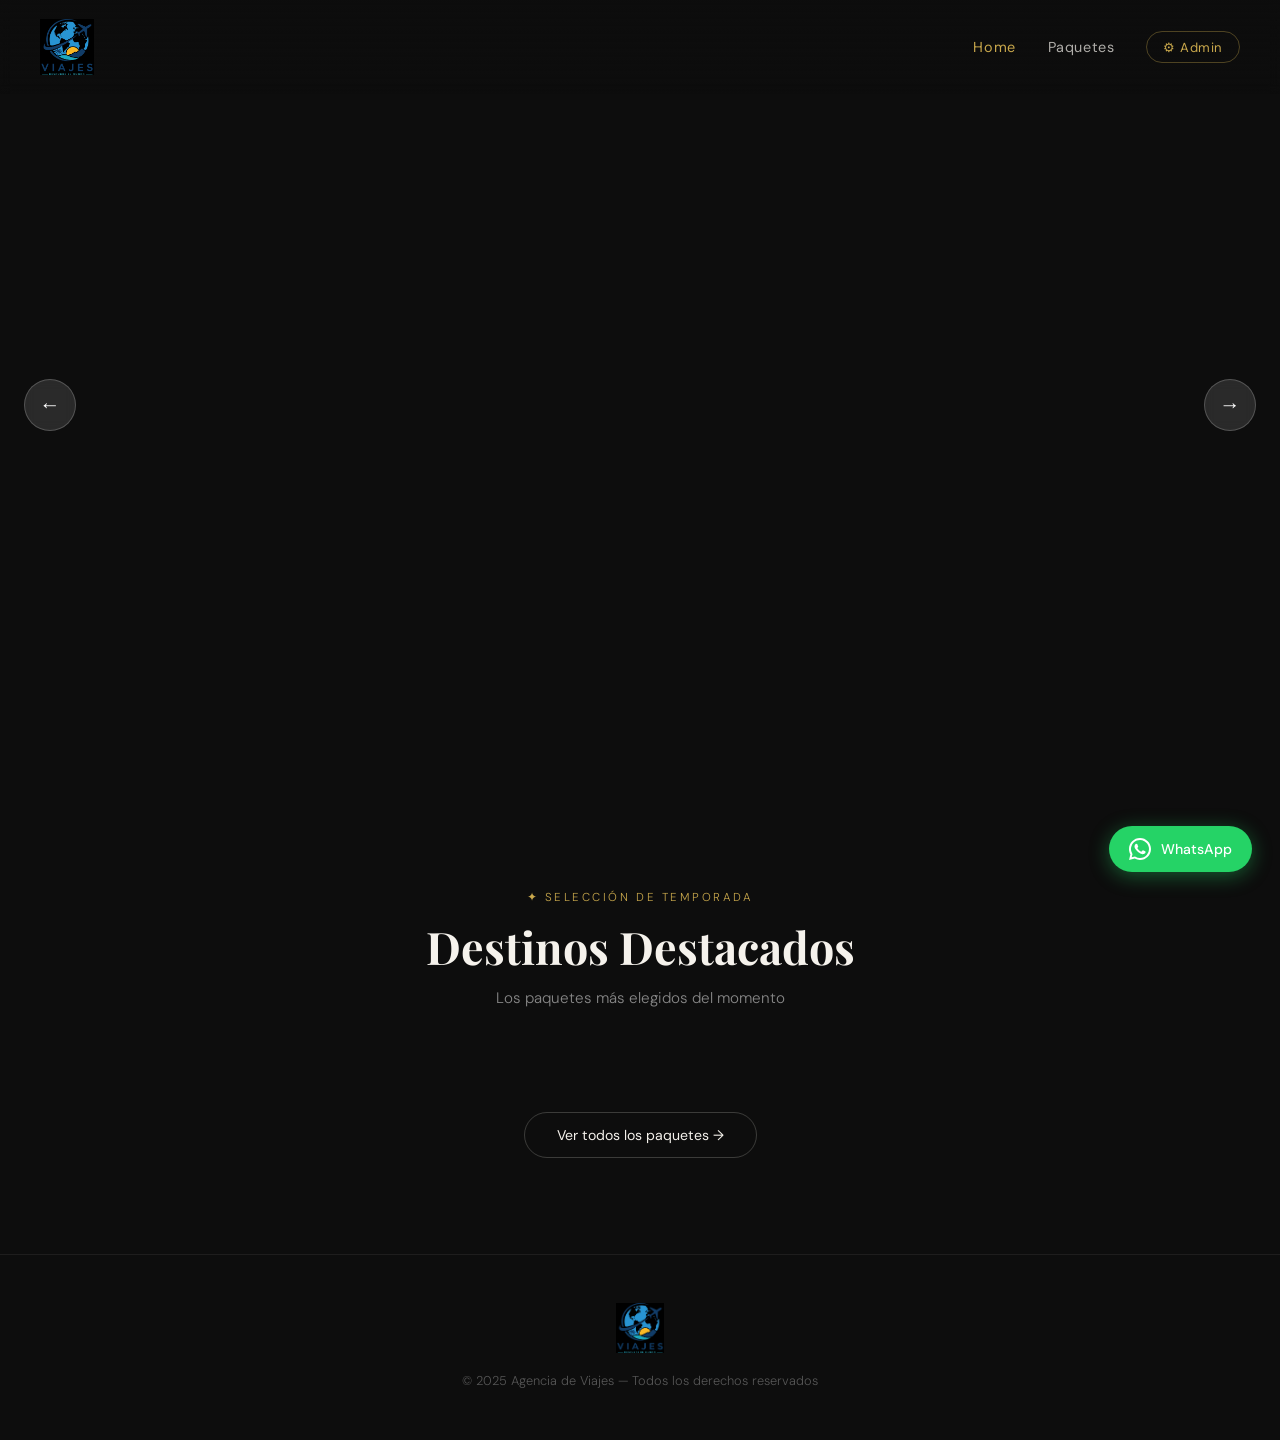
==== index.html @ ec6b0588 "A" ====
<!DOCTYPE html>
<html lang="es">
<head>
  <meta charset="UTF-8"/>
  <meta name="viewport" content="width=device-width, initial-scale=1.0"/>
  <title>Agencia de Viajes</title>
  <link rel="preconnect" href="https://fonts.googleapis.com">
  <link rel="preconnect" href="https://fonts.gstatic.com" crossorigin>
  <link href="https://fonts.googleapis.com/css2?family=Playfair+Display:ital,wght@0,400;0,700;1,400&family=DM+Sans:wght@300;400;500&display=swap" rel="stylesheet">
  <link rel="stylesheet" href="css/style.css"/>
</head>
<body>

<header class="header">
  <a href="index.html" class="logo"><img src="img/logo.png" alt="Agencia de Viajes"/></a>
  <nav class="nav">
    <a href="index.html" class="active">Home</a>
    <a href="paquetes.html">Paquetes</a>
    <a href="admin.html" class="admin-link">⚙ Admin</a>
  </nav>
</header>

<!-- SLIDER -->
<section class="slider-section">
  <div class="slider-track" id="slider-track"></div>
  <button class="slider-btn slider-prev" onclick="moverSlider(-1)">&#8592;</button>
  <button class="slider-btn slider-next" onclick="moverSlider(1)">&#8594;</button>
  <div class="slider-dots" id="slider-dots"></div>
</section>

<!-- BANNERS FIJOS -->
<section class="seccion" id="destinos">
  <div class="seccion-header">
    <span class="seccion-tag">✦ selección de temporada</span>
    <h2 class="seccion-titulo">Destinos Destacados</h2>
    <p class="seccion-desc">Los paquetes más elegidos del momento</p>
  </div>
  <div class="banners-grid" id="banners-grid"></div>
  <div style="text-align:center; margin-top:3rem">
    <a href="paquetes.html" class="btn-outline">Ver todos los paquetes →</a>
  </div>
</section>

<footer class="footer">
  <div class="footer-logo"><img src="img/logo.png" alt="Agencia de Viajes" style="height:50px"/></div>
  <p class="footer-copy">© 2025 Agencia de Viajes — Todos los derechos reservados</p>
</footer>

<a href="https://wa.me/5491173743813?text=Hola%20Agencia de Viajes%20Viajes!%20Quisiera%20recibir%20información%20sobre%20sus%20paquetes%20turísticos." class="whatsapp-float" target="_blank">
  <svg viewBox="0 0 24 24" fill="currentColor"><path d="M17.472 14.382c-.297-.149-1.758-.867-2.03-.967-.273-.099-.471-.148-.67.15-.197.297-.767.966-.94 1.164-.173.199-.347.223-.644.075-.297-.15-1.255-.463-2.39-1.475-.883-.788-1.48-1.761-1.653-2.059-.173-.297-.018-.458.13-.606.134-.133.298-.347.446-.52.149-.174.198-.298.298-.497.099-.198.05-.371-.025-.52-.075-.149-.669-1.612-.916-2.207-.242-.579-.487-.5-.669-.51-.173-.008-.371-.01-.57-.01-.198 0-.52.074-.792.372-.272.297-1.04 1.016-1.04 2.479 0 1.462 1.065 2.875 1.213 3.074.149.198 2.096 3.2 5.077 4.487.709.306 1.262.489 1.694.625.712.227 1.36.195 1.871.118.571-.085 1.758-.719 2.006-1.413.248-.694.248-1.289.173-1.413-.074-.124-.272-.198-.57-.347z"/><path d="M12 0C5.373 0 0 5.373 0 12c0 2.127.558 4.126 1.533 5.859L.057 23.886l6.186-1.453A11.938 11.938 0 0012 24c6.627 0 12-5.373 12-12S18.627 0 12 0zm0 21.818a9.818 9.818 0 01-5.006-1.368l-.36-.213-3.67.862.878-3.582-.234-.369A9.818 9.818 0 1112 21.818z"/></svg>
  WhatsApp
</a>

<script src="js/banners.js"></script>
<script>
  let sliderActivo = 0;
  let sliderBanners = [];
  let sliderTimer = null;

  function bannerCardHTML(b) {
    const hasImg = b.imagen && (b.imagen.startsWith('data:') || b.imagen.startsWith('http'));
    return `
      <div class="banner-bg" style="${hasImg ? `background-image:url('${b.imagen}')` : `background:${b.color}`}"></div>
      ${!hasImg ? `<div class="banner-no-img">${b.emoji}</div>` : ''}
      <div class="banner-overlay"></div>
      <div class="banner-body">
        ${b.categoria ? `<span class="banner-categoria">${b.categoria}</span>` : ''}
        <span class="banner-destino">${b.destino}</span>
        <h3 class="banner-titulo">${b.titulo}</h3>
        <p class="banner-desc">${b.descripcion_corta}</p>
        <div class="banner-footer">
          <div class="banner-precio">
            <span class="banner-desde">desde</span>
            <span class="banner-monto">$${b.precio}</span>
            <span class="banner-moneda">${b.moneda}</span>
          </div>
          <span class="banner-duracion">${b.duracion}</span>
        </div>
        <span class="banner-cta">Ver paquete completo →</span>
      </div>
    `;
  }

  function renderSlider(banners) {
    sliderBanners = banners;
    const track = document.getElementById('slider-track');
    const dots = document.getElementById('slider-dots');
    track.innerHTML = '';
    dots.innerHTML = '';

    banners.forEach((b, i) => {
      const slide = document.createElement('a');
      slide.className = 'slider-slide';
      slide.href = `producto.html?id=${b.id}`;
      slide.innerHTML = bannerCardHTML(b);
      track.appendChild(slide);

      const dot = document.createElement('button');
      dot.className = 'slider-dot' + (i === 0 ? ' active' : '');
      dot.onclick = (e) => { e.preventDefault(); irASlide(i); reiniciarAutoplay(); };
      dots.appendChild(dot);
    });

    irASlide(0);
    iniciarAutoplay();
  }

  function irASlide(idx) {
    sliderActivo = (idx + sliderBanners.length) % sliderBanners.length;
    document.getElementById('slider-track').style.transform = `translateX(-${sliderActivo * 100}%)`;
    document.querySelectorAll('.slider-dot').forEach((d, i) => d.classList.toggle('active', i === sliderActivo));
  }

  function moverSlider(dir) {
    irASlide(sliderActivo + dir);
    reiniciarAutoplay();
  }

  function iniciarAutoplay() {
    clearInterval(sliderTimer);
    sliderTimer = setInterval(() => irASlide(sliderActivo + 1), 5000);
  }

  function reiniciarAutoplay() {
    clearInterval(sliderTimer);
    iniciarAutoplay();
  }

  async function renderHome() {
    const data = await cargarBanners();
    const home = resolverHome(data);

    renderSlider(home.slider);

    const grid = document.getElementById('banners-grid');
    grid.innerHTML = '';
    home.banners.forEach(b => {
      const card = document.createElement('a');
      card.className = 'banner-card';
      card.href = `producto.html?id=${b.id}`;
      card.innerHTML = bannerCardHTML(b);
      grid.appendChild(card);
    });
  }

  renderHome();
</script>
</body>
</html>
---- css/style.css ----
/* ===========================
   RESET & BASE
   =========================== */
*, *::before, *::after { box-sizing: border-box; margin: 0; padding: 0; }

:root {
  --negro: #0d0d0d;
  --blanco: #f5f2ec;
  --gold: #c9a84c;
  --gold-light: #e8c97a;
  --gris: #888;
  --gris2: #555;
  --radio: 16px;
  --sombra: 0 8px 40px rgba(0,0,0,0.22);
  --font-display: 'Playfair Display', Georgia, serif;
  --font-body: 'DM Sans', sans-serif;
}

html { scroll-behavior: smooth; }
body {
  background: var(--negro);
  color: var(--blanco);
  font-family: var(--font-body);
  font-weight: 300;
  min-height: 100vh;
}

/* ===========================
   HEADER
   =========================== */
.header {
  position: fixed;
  top: 0; left: 0; right: 0;
  z-index: 100;
  padding: 1.2rem 2.5rem;
  display: flex;
  align-items: center;
  justify-content: space-between;
  background: linear-gradient(to bottom, rgba(13,13,13,0.97), transparent);
  backdrop-filter: blur(6px);
}

.logo {
  display: flex;
  align-items: center;
  text-decoration: none;
}
.logo img {
  height: 56px;
  width: auto;
  object-fit: contain;
  transition: transform 0.2s;
}
.logo img:hover { transform: scale(1.05); }
.logo-icon { color: var(--gold); font-size: 1rem; }
.logo em { color: var(--gold); font-style: italic; }

.nav { display: flex; gap: 2rem; align-items: center; }
.nav a {
  color: rgba(245,242,236,0.7);
  text-decoration: none;
  font-size: 0.9rem;
  font-weight: 400;
  letter-spacing: 0.04em;
  transition: color 0.2s;
}
.nav a:hover, .nav a.active { color: var(--gold); }
.nav .admin-link {
  border: 1px solid rgba(201,168,76,0.35);
  padding: 0.4rem 1rem;
  border-radius: 100px;
  color: var(--gold);
  font-size: 0.82rem;
}
.nav .admin-link:hover { background: var(--gold); color: var(--negro); }

/* ===========================
   HERO
   =========================== */
.hero {
  min-height: 68vh;
  display: flex;
  align-items: center;
  justify-content: center;
  text-align: center;
  padding: 8rem 2rem 4rem;
  position: relative;
  overflow: hidden;
}
.hero::before {
  content: '';
  position: absolute; inset: 0;
  background:
    radial-gradient(ellipse 60% 60% at 50% 40%, rgba(201,168,76,0.07) 0%, transparent 70%),
    radial-gradient(ellipse 80% 50% at 20% 80%, rgba(26,58,74,0.25) 0%, transparent 60%);
}
.hero-eyebrow {
  font-size: 0.78rem;
  letter-spacing: 0.22em;
  text-transform: uppercase;
  color: var(--gold);
  margin-bottom: 1.5rem;
}
.hero-title {
  font-family: var(--font-display);
  font-size: clamp(2.8rem, 7vw, 5.5rem);
  line-height: 1.05;
  margin-bottom: 1.5rem;
  position: relative;
}
.hero-title em { font-style: italic; color: var(--gold); }
.hero-sub {
  color: rgba(245,242,236,0.55);
  font-size: 1rem;
  max-width: 460px;
  margin: 0 auto 2.5rem;
  line-height: 1.7;
}

/* ===========================
   BOTONES
   =========================== */
.btn-primary {
  display: inline-block;
  background: var(--gold);
  color: var(--negro);
  font-family: var(--font-body);
  font-weight: 500;
  font-size: 0.88rem;
  letter-spacing: 0.05em;
  padding: 0.85rem 2.2rem;
  border-radius: 100px;
  text-decoration: none;
  transition: background 0.2s, transform 0.2s;
  border: none;
  cursor: pointer;
}
.btn-primary:hover { background: var(--gold-light); transform: translateY(-2px); }

.btn-outline {
  display: inline-block;
  background: transparent;
  color: var(--blanco);
  font-family: var(--font-body);
  font-weight: 400;
  font-size: 0.88rem;
  padding: 0.8rem 2rem;
  border-radius: 100px;
  border: 1px solid rgba(245,242,236,0.2);
  text-decoration: none;
  transition: all 0.2s;
}
.btn-outline:hover { border-color: var(--gold); color: var(--gold); }

/* ===========================
   SECCIONES
   =========================== */
.seccion {
  padding: 5rem 2rem 6rem;
  max-width: 1200px;
  margin: 0 auto;
}
.seccion-header {
  text-align: center;
  margin-bottom: 3.5rem;
}
.seccion-tag {
  font-size: 0.72rem;
  letter-spacing: 0.22em;
  text-transform: uppercase;
  color: var(--gold);
  display: block;
  margin-bottom: 0.75rem;
}
.seccion-titulo {
  font-family: var(--font-display);
  font-size: clamp(1.8rem, 4vw, 2.8rem);
  margin-bottom: 0.75rem;
}
.seccion-desc { color: var(--gris); font-size: 0.95rem; }

/* ===========================
   BANNER CARDS
   =========================== */
.banners-grid {
  display: grid;
  grid-template-columns: repeat(auto-fit, minmax(300px, 1fr));
  gap: 1.5rem;
}

.banner-card {
  border-radius: var(--radio);
  overflow: hidden;
  position: relative;
  min-height: 460px;
  display: flex;
  flex-direction: column;
  justify-content: flex-end;
  box-shadow: var(--sombra);
  transition: transform 0.35s cubic-bezier(.22,.68,0,1.2);
  text-decoration: none;
  color: inherit;
  cursor: pointer;
}
.banner-card:hover { transform: translateY(-7px); }

.banner-bg {
  position: absolute; inset: 0;
  background-size: cover;
  background-position: center;
  transition: transform 0.5s ease;
}
.banner-card:hover .banner-bg { transform: scale(1.04); }

.banner-overlay {
  position: absolute; inset: 0;
  background: linear-gradient(to top, rgba(0,0,0,0.88) 0%, rgba(0,0,0,0.35) 50%, rgba(0,0,0,0.08) 100%);
}

.banner-body { position: relative; z-index: 2; padding: 1.75rem; }

.banner-destino {
  font-size: 0.7rem;
  letter-spacing: 0.18em;
  text-transform: uppercase;
  color: var(--gold);
  margin-bottom: 0.4rem;
  display: block;
}
.banner-titulo {
  font-family: var(--font-display);
  font-size: 1.6rem;
  line-height: 1.2;
  margin-bottom: 0.65rem;
}
.banner-desc {
  font-size: 0.85rem;
  color: rgba(245,242,236,0.65);
  line-height: 1.6;
  margin-bottom: 1.2rem;
  display: -webkit-box;
  -webkit-line-clamp: 3;
  -webkit-box-orient: vertical;
  overflow: hidden;
}
.banner-footer {
  display: flex;
  align-items: center;
  justify-content: space-between;
}
.banner-precio { display: flex; flex-direction: column; }
.banner-desde { font-size: 0.65rem; text-transform: uppercase; letter-spacing: 0.12em; color: var(--gris); }
.banner-monto { font-family: var(--font-display); font-size: 1.5rem; color: var(--gold-light); line-height: 1; }
.banner-moneda { font-size: 0.72rem; color: var(--gris); }
.banner-duracion {
  font-size: 0.75rem;
  color: rgba(245,242,236,0.55);
  border: 1px solid rgba(245,242,236,0.18);
  padding: 0.28rem 0.65rem;
  border-radius: 100px;
}
.banner-cta {
  display: block;
  margin-top: 1rem;
  text-align: center;
  background: rgba(201,168,76,0.15);
  border: 1px solid rgba(201,168,76,0.35);
  color: var(--gold);
  font-size: 0.8rem;
  letter-spacing: 0.06em;
  padding: 0.55rem;
  border-radius: 8px;
  transition: background 0.2s;
}
.banner-card:hover .banner-cta { background: rgba(201,168,76,0.28); }

.banner-no-img {
  position: absolute; inset: 0;
  display: flex; align-items: center; justify-content: center;
  font-size: 5rem; opacity: 0.1;
}

/* ===========================
   FOOTER
   =========================== */
.footer {
  border-top: 1px solid rgba(245,242,236,0.07);
  padding: 3rem 2rem;
  text-align: center;
}
.footer-logo {
  display: flex; align-items: center; justify-content: center;
  gap: 0.5rem;
  font-family: var(--font-display);
  font-size: 1.2rem;
  color: var(--gold);
  margin-bottom: 1rem;
}
.footer-logo em { font-style: italic; }
.footer-copy { color: var(--gris2); font-size: 0.8rem; line-height: 1.8; }
.footer-copy code {
  background: rgba(245,242,236,0.05);
  padding: 0.1rem 0.35rem;
  border-radius: 4px;
  color: var(--gold);
  font-size: 0.75rem;
}

/* ===========================
   SEPARADOR DECORATIVO
   =========================== */
.sep {
  display: flex;
  align-items: center;
  gap: 1rem;
  max-width: 1200px;
  margin: 0 auto;
  padding: 0 2rem;
  opacity: 0.12;
}
.sep::before, .sep::after {
  content: ''; flex: 1;
  border-top: 1px solid var(--blanco);
}
.sep span { font-size: 0.7rem; letter-spacing: 0.2em; white-space: nowrap; }

/* ===========================
   WHATSAPP FLOTANTE
   =========================== */
.whatsapp-float {
  position: fixed;
  bottom: 1.75rem;
  right: 1.75rem;
  z-index: 999;
  background: #25D366;
  color: #fff;
  border-radius: 50px;
  padding: 0.75rem 1.25rem;
  display: flex;
  align-items: center;
  gap: 0.6rem;
  text-decoration: none;
  font-family: var(--font-body);
  font-weight: 500;
  font-size: 0.88rem;
  box-shadow: 0 4px 20px rgba(37,211,102,0.4);
  transition: transform 0.2s, box-shadow 0.2s;
}
.whatsapp-float:hover {
  transform: translateY(-3px);
  box-shadow: 0 8px 28px rgba(37,211,102,0.5);
}
.whatsapp-float svg {
  width: 22px; height: 22px; flex-shrink: 0;
}

/* ===========================
   FILTROS
   =========================== */
.filtros-bar {
  display: flex;
  flex-wrap: wrap;
  gap: 1rem;
  align-items: flex-end;
  background: rgba(255,255,255,0.04);
  border: 1px solid rgba(255,255,255,0.07);
  border-radius: 14px;
  padding: 1.25rem 1.5rem;
  margin-bottom: 2rem;
}

.filtro-group {
  display: flex;
  flex-direction: column;
  gap: 0.35rem;
  flex: 1;
  min-width: 160px;
}
.filtro-group label {
  font-size: 0.7rem;
  text-transform: uppercase;
  letter-spacing: 0.12em;
  color: var(--gris);
}
.filtro-group select {
  background: #1c1c1c;
  border: 1px solid rgba(255,255,255,0.08);
  border-radius: 8px;
  padding: 0.6rem 0.9rem;
  color: var(--blanco);
  font-family: var(--font-body);
  font-size: 0.88rem;
  outline: none;
  cursor: pointer;
  transition: border-color 0.2s;
}
.filtro-group select:focus { border-color: var(--gold); }
.filtro-group select option { background: #1c1c1c; }

.filtro-reset {
  background: transparent;
  border: 1px solid rgba(255,255,255,0.1);
  color: var(--gris);
  border-radius: 8px;
  padding: 0.6rem 1rem;
  font-size: 0.8rem;
  cursor: pointer;
  transition: all 0.2s;
  white-space: nowrap;
  align-self: flex-end;
}
.filtro-reset:hover { border-color: var(--rojo, #ff5c5c); color: #ff5c5c; }

.filtros-resultado {
  font-size: 0.8rem;
  color: var(--gris);
  margin-bottom: 1.5rem;
}

.filtros-vacio {
  text-align: center;
  color: var(--gris);
  padding: 3rem;
  font-size: 1rem;
}

.banner-categoria {
  display: inline-block;
  font-size: 0.68rem;
  background: rgba(201,168,76,0.15);
  border: 1px solid rgba(201,168,76,0.25);
  color: var(--gold);
  padding: 0.15rem 0.6rem;
  border-radius: 100px;
  margin-bottom: 0.4rem;
  letter-spacing: 0.05em;
}

/* ===========================
   SLIDER
   =========================== */
.slider-section {
  position: relative;
  width: 100%;
  height: 90vh;
  min-height: 500px;
  overflow: hidden;
  margin-top: 0;
}

.slider-track {
  display: flex;
  height: 100%;
  transition: transform 0.6s cubic-bezier(.77,0,.18,1);
  will-change: transform;
}

.slider-slide {
  flex-shrink: 0;
  width: 100%;
  height: 100%;
  position: relative;
  display: flex;
  flex-direction: column;
  justify-content: flex-end;
  text-decoration: none;
  color: inherit;
  overflow: hidden;
}

.slider-slide .banner-bg {
  position: absolute; inset: 0;
  background-size: cover; background-position: center;
  transition: transform 0.6s ease;
}
.slider-slide:hover .banner-bg { transform: scale(1.03); }

.slider-slide .banner-overlay {
  position: absolute; inset: 0;
  background: linear-gradient(to top, rgba(0,0,0,0.85) 0%, rgba(0,0,0,0.2) 60%, rgba(0,0,0,0.1) 100%);
}

.slider-slide .banner-body {
  position: relative; z-index: 2;
  padding: 3rem 4rem;
  max-width: 700px;
}

.slider-slide .banner-titulo { font-size: clamp(1.8rem, 4vw, 3rem); }
.slider-slide .banner-no-img { font-size: 10rem; }

/* Flechas */
.slider-btn {
  position: absolute;
  top: 50%; transform: translateY(-50%);
  z-index: 10;
  background: rgba(255,255,255,0.12);
  border: 1px solid rgba(255,255,255,0.2);
  color: #fff;
  width: 52px; height: 52px;
  border-radius: 50%;
  font-size: 1.3rem;
  cursor: pointer;
  backdrop-filter: blur(6px);
  transition: all 0.2s;
  display: flex; align-items: center; justify-content: center;
}
.slider-btn:hover { background: var(--gold); border-color: var(--gold); color: var(--negro); }
.slider-prev { left: 1.5rem; }
.slider-next { right: 1.5rem; }

/* Dots */
.slider-dots {
  position: absolute;
  bottom: 1.5rem; left: 50%;
  transform: translateX(-50%);
  display: flex; gap: 0.5rem;
  z-index: 10;
}
.slider-dot {
  width: 8px; height: 8px;
  border-radius: 50%;
  background: rgba(255,255,255,0.35);
  border: none; cursor: pointer;
  transition: all 0.3s;
  padding: 0;
}
.slider-dot.active {
  background: var(--gold);
  width: 24px;
  border-radius: 4px;
}

@media (max-width: 768px) {
  .slider-section { height: 70vh; }
  .slider-slide .banner-body { padding: 2rem 1.5rem; }
  .slider-btn { width: 40px; height: 40px; font-size: 1rem; }
}
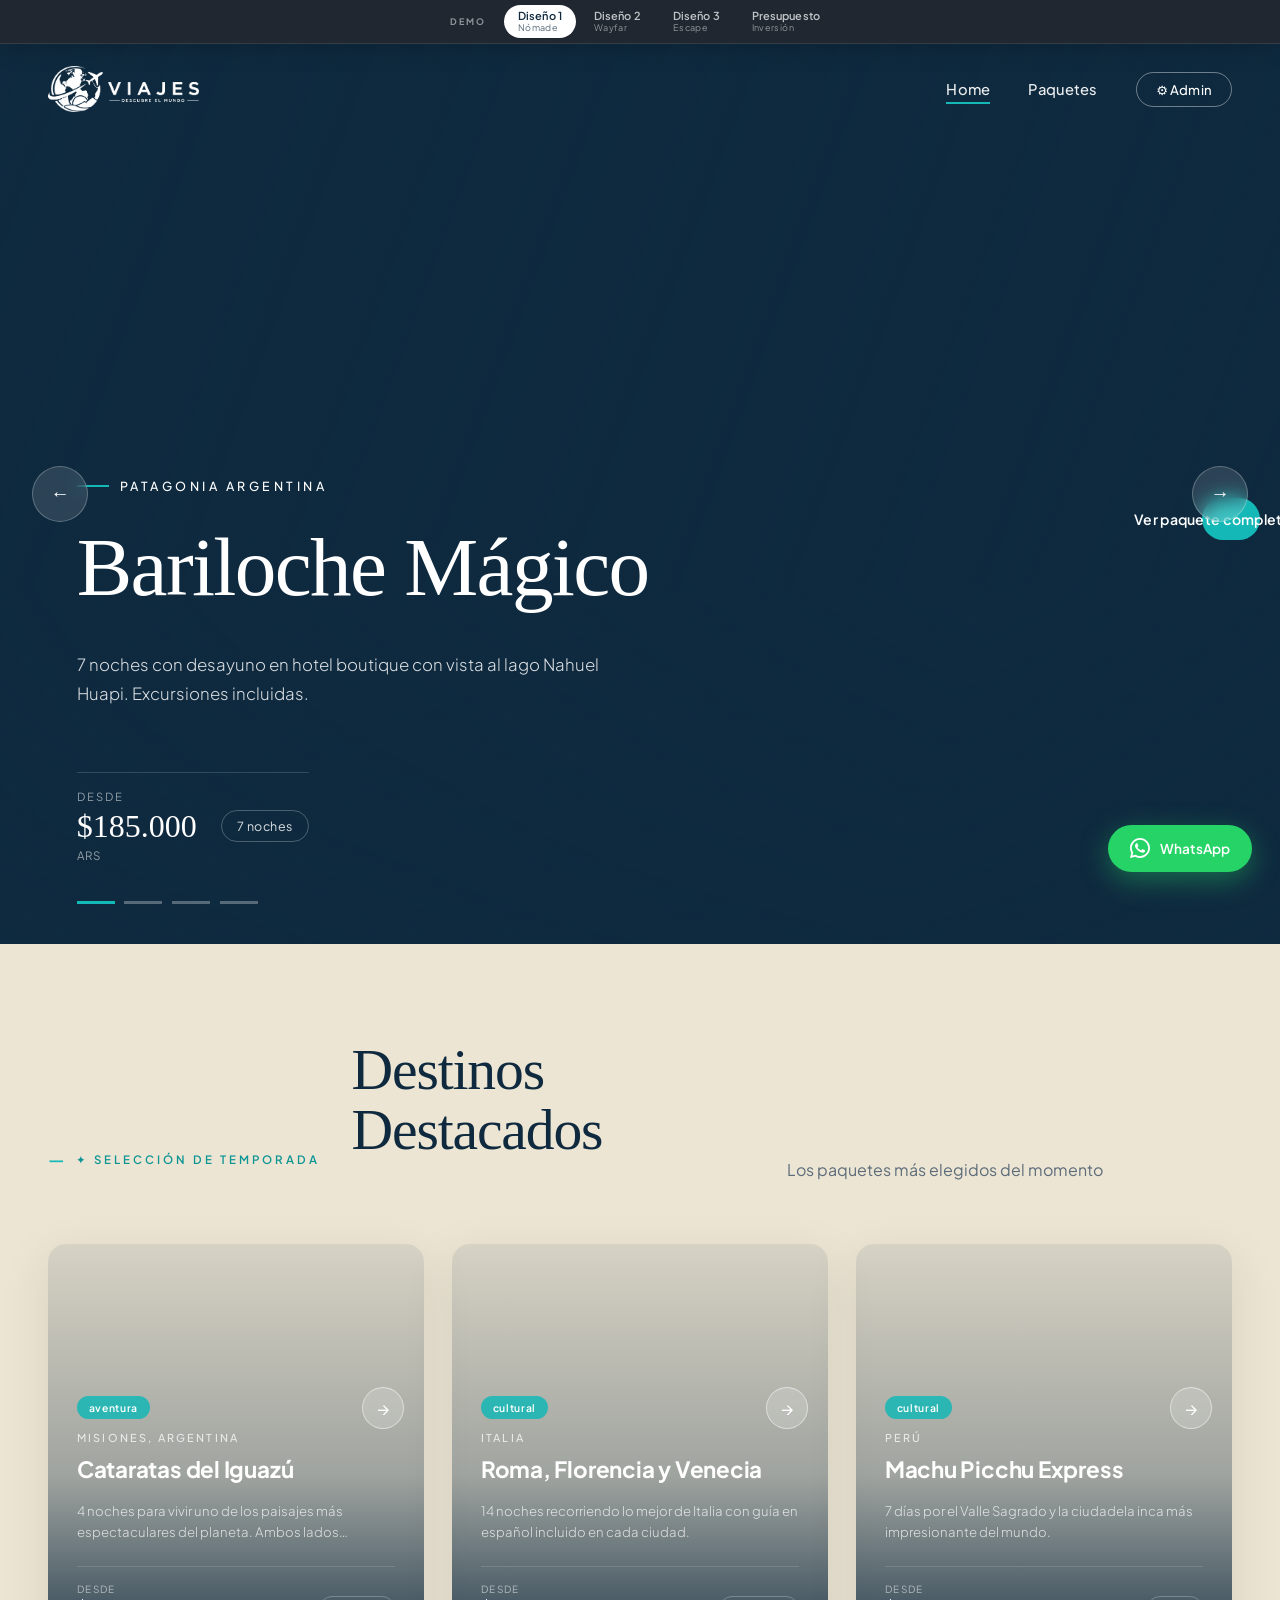
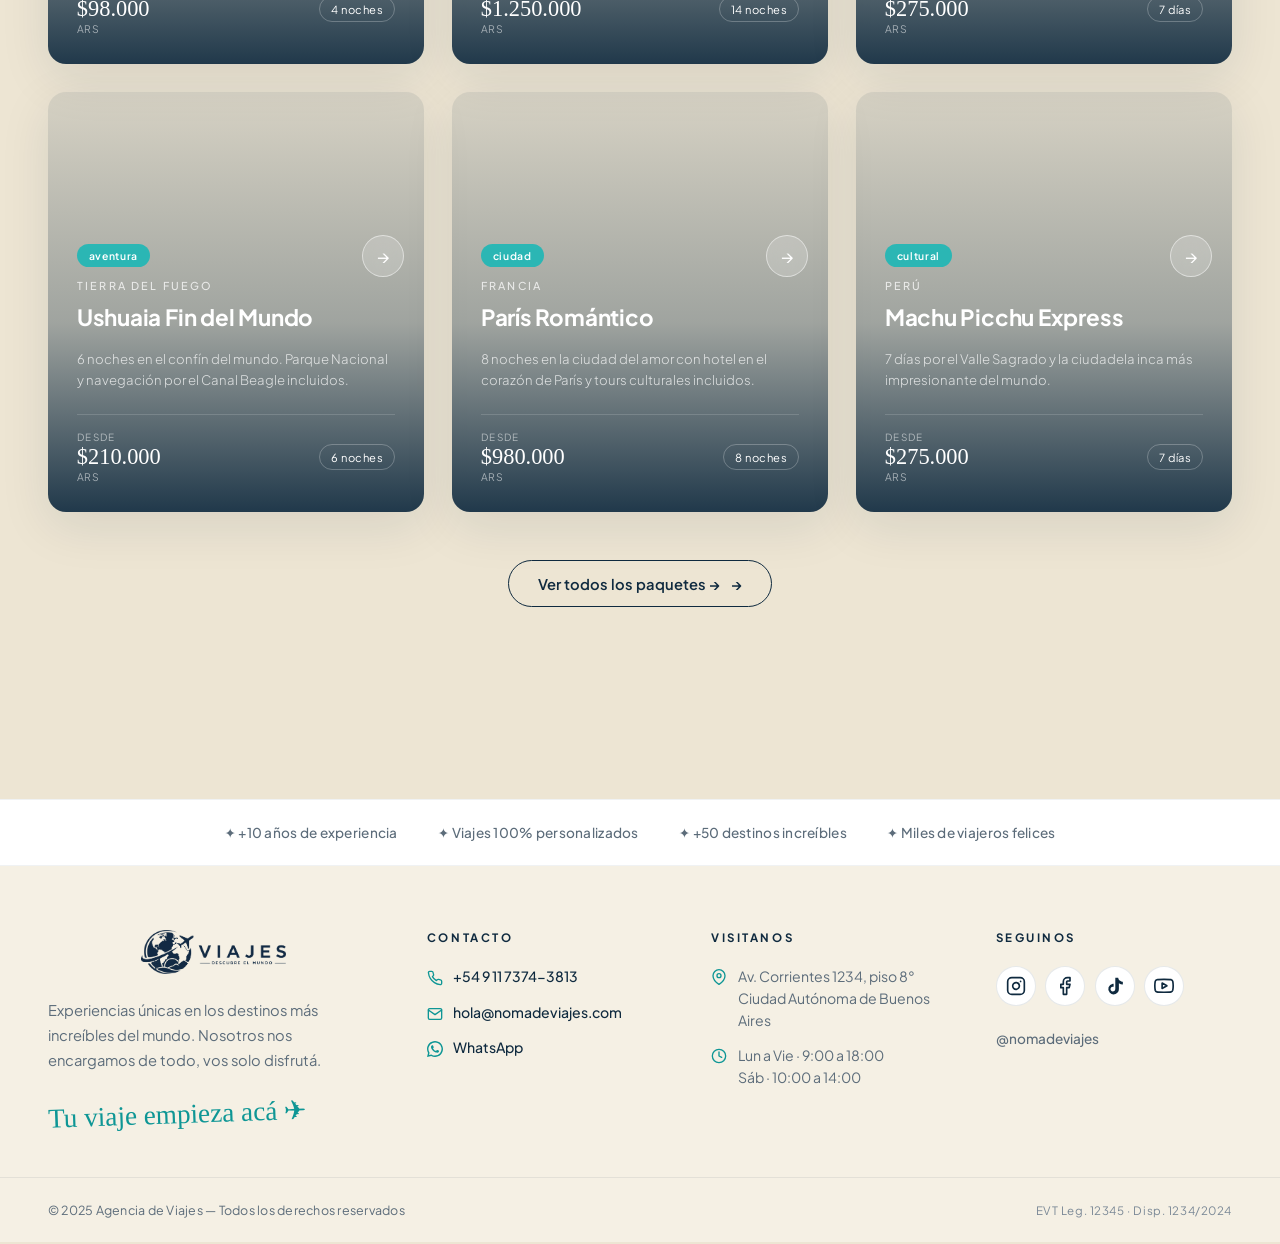
==== commit b9c6bbdd: "a" ====
--- a/index.html
+++ b/index.html
@@ -6,10 +6,10 @@
   <title>Agencia de Viajes</title>
   <link rel="preconnect" href="https://fonts.googleapis.com">
   <link rel="preconnect" href="https://fonts.gstatic.com" crossorigin>
-  <link href="https://fonts.googleapis.com/css2?family=Playfair+Display:ital,wght@0,400;0,700;1,400&family=DM+Sans:wght@300;400;500&display=swap" rel="stylesheet">
-  <link rel="stylesheet" href="css/style.css"/>
+  <link id="theme-css" rel="stylesheet" href="css/style-1.css"/>
+  <script src="js/theme-switcher.js"></script>
 </head>
-<body>
+<body class="page-home">
 
 <header class="header">
   <a href="index.html" class="logo"><img src="img/logo.png" alt="Agencia de Viajes"/></a>
@@ -28,6 +28,166 @@
   <div class="slider-dots" id="slider-dots"></div>
 </section>
 
+<!-- HERO COLLAGE (solo visible en Diseño 3) -->
+<section class="hero-collage">
+  <div class="collage-bg" id="collage-bg"></div>
+  <div class="collage-grid">
+    <!-- Lado izquierdo: contenido -->
+    <div class="collage-content">
+      <span class="collage-eyebrow"><span class="cl-sparkle">✦</span> Viví lo extraordinario</span>
+      <h1 class="collage-titulo">Tu próxima<br/>historia empieza<br/><em>acá<span class="cl-dot">.</span></em></h1>
+      <p class="collage-sub">Creamos viajes únicos para personas que buscan algo más que vacaciones.</p>
+      <a href="paquetes.html" class="collage-cta">
+        <span class="cl-cta-label">Descubrí destinos</span>
+        <span class="cl-cta-arrow">→</span>
+      </a>
+    </div>
+
+    <!-- Lado derecho: collage -->
+    <div class="collage-stage">
+      <!-- Trails decorativos -->
+      <svg class="cl-trails" viewBox="0 0 700 700" preserveAspectRatio="none" aria-hidden="true">
+        <path d="M 130 280 Q 220 180 320 230 Q 410 280 480 230" stroke="#7C3AED" stroke-width="1.5" stroke-dasharray="3 6" fill="none" opacity="0.45"/>
+        <path d="M 540 160 Q 580 240 540 320 Q 510 380 560 460" stroke="#7C3AED" stroke-width="1.5" stroke-dasharray="3 6" fill="none" opacity="0.4"/>
+        <path d="M 200 540 Q 300 600 420 540 Q 510 490 580 540 Q 640 590 690 540" stroke="#7C3AED" stroke-width="1.5" stroke-dasharray="3 6" fill="none" opacity="0.4"/>
+      </svg>
+      <!-- Avión con estela -->
+      <svg class="cl-plane" viewBox="0 0 200 120" aria-hidden="true">
+        <path d="M 10 100 Q 50 60 90 80 Q 130 100 170 50" stroke="#7C3AED" stroke-width="1.5" stroke-dasharray="3 5" fill="none" opacity="0.5"/>
+        <path d="M 170 50 l -12 -4 l 5 8 l -5 8 z" fill="#7C3AED" transform="rotate(-15 170 50)"/>
+      </svg>
+
+      <!-- Badge circular "VIAJÁ DIFERENTE" -->
+      <div class="cl-badge">
+        <svg viewBox="0 0 120 120" aria-hidden="true">
+          <defs>
+            <path id="cl-circle" d="M 60,60 m -45,0 a 45,45 0 1,1 90,0 a 45,45 0 1,1 -90,0" />
+          </defs>
+          <text font-family="'Plus Jakarta Sans', sans-serif" font-size="9" font-weight="600" letter-spacing="3" fill="#1a1a1a">
+            <textPath href="#cl-circle">VIAJÁ DIFERENTE · VIAJÁ DIFERENTE · </textPath>
+          </text>
+        </svg>
+        <span class="cl-badge-icon">✦</span>
+      </div>
+
+      <!-- 4 cards (las cargamos por JS) -->
+      <div class="cl-cards" id="collage-cards"></div>
+    </div>
+  </div>
+
+  <!-- Trust bar -->
+  <div class="cl-trust">
+    <div class="cl-trust-inner">
+      <div class="cl-trust-item">
+        <span class="cl-trust-ico">
+          <svg viewBox="0 0 24 24" fill="none" stroke="currentColor" stroke-width="1.6" stroke-linecap="round" stroke-linejoin="round" width="24" height="24"><circle cx="12" cy="12" r="10"/><line x1="2" y1="12" x2="22" y2="12"/><path d="M12 2a15.3 15.3 0 0 1 4 10 15.3 15.3 0 0 1-4 10 15.3 15.3 0 0 1-4-10 15.3 15.3 0 0 1 4-10z"/></svg>
+        </span>
+        <div>
+          <strong>Destinos increíbles</strong>
+          <span>Seleccionados para vos.</span>
+        </div>
+      </div>
+      <div class="cl-trust-item">
+        <span class="cl-trust-ico">
+          <svg viewBox="0 0 24 24" fill="none" stroke="currentColor" stroke-width="1.6" stroke-linecap="round" stroke-linejoin="round" width="24" height="24"><polygon points="12 2 15.09 8.26 22 9.27 17 14.14 18.18 21.02 12 17.77 5.82 21.02 7 14.14 2 9.27 8.91 8.26 12 2"/></svg>
+        </span>
+        <div>
+          <strong>Experiencias auténticas</strong>
+          <span>Viví lo que te transforma.</span>
+        </div>
+      </div>
+      <div class="cl-trust-item">
+        <span class="cl-trust-ico">
+          <svg viewBox="0 0 24 24" fill="none" stroke="currentColor" stroke-width="1.6" stroke-linecap="round" stroke-linejoin="round" width="24" height="24"><path d="M3 18v-6a9 9 0 0 1 18 0v6"/><path d="M21 19a2 2 0 0 1-2 2h-1v-7h3zM3 19a2 2 0 0 0 2 2h1v-7H3z"/></svg>
+        </span>
+        <div>
+          <strong>Asesoramiento experto</strong>
+          <span>Te acompañamos siempre.</span>
+        </div>
+      </div>
+      <div class="cl-trust-item">
+        <span class="cl-trust-ico">
+          <svg viewBox="0 0 24 24" fill="none" stroke="currentColor" stroke-width="1.6" stroke-linecap="round" stroke-linejoin="round" width="24" height="24"><path d="M12 22s8-4 8-10V5l-8-3-8 3v7c0 6 8 10 8 10z"/></svg>
+        </span>
+        <div>
+          <strong>Viajá tranquilo</strong>
+          <span>Nos ocupamos de todo.</span>
+        </div>
+      </div>
+    </div>
+  </div>
+</section>
+
+<!-- HERO ORBITAL (solo visible en Diseño 2) -->
+<section class="hero-orbital">
+  <div class="hero-orbital-bg" id="hero-orbital-bg"></div>
+  <div class="hero-orbital-decor">
+    <div class="orbital-orb orbital-orb-1"></div>
+    <div class="orbital-orb orbital-orb-2"></div>
+    <span class="orbital-sparkle s1">✦</span>
+    <span class="orbital-sparkle s2">◆</span>
+    <span class="orbital-sparkle s3">+</span>
+    <span class="orbital-sparkle s4">✦</span>
+    <span class="orbital-sparkle s5">+</span>
+    <span class="orbital-sparkle s6">◆</span>
+    <span class="orbital-sparkle s7">✦</span>
+    <span class="orbital-sparkle s8">+</span>
+    <span class="orbital-sparkle s9">◆</span>
+    <span class="orbital-sparkle s10">✦</span>
+  </div>
+  <div class="hero-orbital-inner">
+    <div class="hero-orbital-content">
+      <span class="hero-orbital-eyebrow">✦ Viajá diferente</span>
+      <h1 class="hero-orbital-titulo">Un viaje.<br/>Infinitas <em>historias</em><span class="orbital-dot">.</span></h1>
+      <p class="hero-orbital-sub">Diseñamos experiencias únicas para almas curiosas. Vos elegís el destino, nosotros creamos la magia.</p>
+      <a href="paquetes.html" class="orbital-cta">
+        <span class="orbital-cta-icon">→</span>
+        <span class="orbital-cta-text">Empezá a explorar</span>
+      </a>
+    </div>
+
+    <div class="hero-orbital-stage" id="hero-orbital-stage">
+      <svg class="orbital-trail-svg" viewBox="0 0 600 600" preserveAspectRatio="none">
+        <defs>
+          <radialGradient id="trail-grad" cx="50%" cy="50%" r="50%">
+            <stop offset="0%" stop-color="rgba(167,139,250,0.7)"/>
+            <stop offset="100%" stop-color="rgba(167,139,250,0)"/>
+          </radialGradient>
+        </defs>
+        <circle cx="300" cy="300" r="2.5" fill="#A78BFA" opacity="0.9"/>
+        <circle cx="300" cy="100" r="1.5" fill="#A78BFA" opacity="0.5"/>
+        <circle cx="60" cy="280" r="1.5" fill="#E879F9" opacity="0.5"/>
+        <circle cx="540" cy="220" r="1.5" fill="#A78BFA" opacity="0.5"/>
+        <circle cx="220" cy="540" r="1.5" fill="#E879F9" opacity="0.5"/>
+        <line x1="300" y1="170" x2="300" y2="240" stroke="rgba(167,139,250,0.3)" stroke-width="1" stroke-dasharray="2 4"/>
+        <line x1="130" y1="280" x2="240" y2="290" stroke="rgba(167,139,250,0.3)" stroke-width="1" stroke-dasharray="2 4"/>
+        <line x1="470" y1="240" x2="360" y2="280" stroke="rgba(167,139,250,0.3)" stroke-width="1" stroke-dasharray="2 4"/>
+        <line x1="270" y1="470" x2="290" y2="360" stroke="rgba(167,139,250,0.3)" stroke-width="1" stroke-dasharray="2 4"/>
+      </svg>
+      <div class="orbital-ring orbital-ring-1"></div>
+      <div class="orbital-ring orbital-ring-2"></div>
+      <div class="orbital-center">
+        <div class="orbital-center-text">
+          <span>¿A dónde te lleva</span>
+          <span>tu próxima</span>
+          <em>aventura</em><span class="orbital-dot">?</span>
+        </div>
+      </div>
+      <div class="orbital-cards" id="orbital-cards"></div>
+    </div>
+  </div>
+
+  <div class="hero-orbital-pagination">
+    <span class="orbital-page-num">01</span>
+    <div class="orbital-page-dots">
+      <span class="orbital-pdot active"></span>
+      <span class="orbital-pdot"></span>
+      <span class="orbital-pdot"></span>
+      <span class="orbital-pdot"></span>
+    </div>
+  </div>
+</section>
+
 <!-- BANNERS FIJOS -->
 <section class="seccion" id="destinos">
   <div class="seccion-header">
@@ -42,8 +202,82 @@
 </section>
 
 <footer class="footer">
-  <div class="footer-logo"><img src="img/logo.png" alt="Agencia de Viajes" style="height:50px"/></div>
-  <p class="footer-copy">© 2025 Agencia de Viajes — Todos los derechos reservados</p>
+  <div class="footer-trust">
+    <span class="footer-trust-item">✦ +10 años de experiencia</span>
+    <span class="footer-trust-item">✦ Viajes 100% personalizados</span>
+    <span class="footer-trust-item">✦ +50 destinos increíbles</span>
+    <span class="footer-trust-item">✦ Miles de viajeros felices</span>
+  </div>
+
+  <div class="footer-main">
+    <div class="footer-col footer-brand">
+      <img src="img/logo.png" alt="Agencia de Viajes" class="footer-brand-logo"/>
+      <p class="footer-brand-desc">Experiencias únicas en los destinos más increíbles del mundo. Nosotros nos encargamos de todo, vos solo disfrutá.</p>
+      <p class="footer-tagline">Tu viaje empieza acá ✈</p>
+    </div>
+
+    <div class="footer-col">
+      <h4 class="footer-h">Contacto</h4>
+      <ul class="footer-list">
+        <li>
+          <a href="tel:+5491173743813" class="footer-link">
+            <svg viewBox="0 0 24 24" fill="none" stroke="currentColor" stroke-width="2" stroke-linecap="round" stroke-linejoin="round" width="16" height="16"><path d="M22 16.92v3a2 2 0 0 1-2.18 2 19.79 19.79 0 0 1-8.63-3.07 19.5 19.5 0 0 1-6-6 19.79 19.79 0 0 1-3.07-8.67A2 2 0 0 1 4.11 2h3a2 2 0 0 1 2 1.72 12.84 12.84 0 0 0 .7 2.81 2 2 0 0 1-.45 2.11L8.09 9.91a16 16 0 0 0 6 6l1.27-1.27a2 2 0 0 1 2.11-.45 12.84 12.84 0 0 0 2.81.7A2 2 0 0 1 22 16.92z"/></svg>
+            +54 9 11 7374-3813
+          </a>
+        </li>
+        <li>
+          <a href="mailto:hola@nomadeviajes.com" class="footer-link">
+            <svg viewBox="0 0 24 24" fill="none" stroke="currentColor" stroke-width="2" stroke-linecap="round" stroke-linejoin="round" width="16" height="16"><path d="M4 4h16c1.1 0 2 .9 2 2v12c0 1.1-.9 2-2 2H4c-1.1 0-2-.9-2-2V6c0-1.1.9-2 2-2z"/><polyline points="22,6 12,13 2,6"/></svg>
+            hola@nomadeviajes.com
+          </a>
+        </li>
+        <li>
+          <a href="https://wa.me/5491173743813" target="_blank" class="footer-link">
+            <svg viewBox="0 0 24 24" fill="currentColor" width="16" height="16"><path d="M17.472 14.382c-.297-.149-1.758-.867-2.03-.967-.273-.099-.471-.148-.67.15-.197.297-.767.966-.94 1.164-.173.199-.347.223-.644.075-.297-.15-1.255-.463-2.39-1.475-.883-.788-1.48-1.761-1.653-2.059-.173-.297-.018-.458.13-.606.134-.133.298-.347.446-.52.149-.174.198-.298.298-.497.099-.198.05-.371-.025-.52-.075-.149-.669-1.612-.916-2.207-.242-.579-.487-.5-.669-.51-.173-.008-.371-.01-.57-.01-.198 0-.52.074-.792.372-.272.297-1.04 1.016-1.04 2.479 0 1.462 1.065 2.875 1.213 3.074.149.198 2.096 3.2 5.077 4.487.709.306 1.262.489 1.694.625.712.227 1.36.195 1.871.118.571-.085 1.758-.719 2.006-1.413.248-.694.248-1.289.173-1.413-.074-.124-.272-.198-.57-.347z"/><path d="M12 0C5.373 0 0 5.373 0 12c0 2.127.558 4.126 1.533 5.859L.057 23.886l6.186-1.453A11.938 11.938 0 0012 24c6.627 0 12-5.373 12-12S18.627 0 12 0zm0 21.818a9.818 9.818 0 01-5.006-1.368l-.36-.213-3.67.862.878-3.582-.234-.369A9.818 9.818 0 1112 21.818z"/></svg>
+            WhatsApp
+          </a>
+        </li>
+      </ul>
+    </div>
+
+    <div class="footer-col">
+      <h4 class="footer-h">Visitanos</h4>
+      <ul class="footer-list">
+        <li>
+          <svg viewBox="0 0 24 24" fill="none" stroke="currentColor" stroke-width="2" stroke-linecap="round" stroke-linejoin="round" width="16" height="16"><path d="M21 10c0 7-9 13-9 13s-9-6-9-13a9 9 0 0 1 18 0z"/><circle cx="12" cy="10" r="3"/></svg>
+          Av. Corrientes 1234, piso 8°<br/>Ciudad Autónoma de Buenos Aires
+        </li>
+        <li>
+          <svg viewBox="0 0 24 24" fill="none" stroke="currentColor" stroke-width="2" stroke-linecap="round" stroke-linejoin="round" width="16" height="16"><circle cx="12" cy="12" r="10"/><polyline points="12 6 12 12 16 14"/></svg>
+          Lun a Vie · 9:00 a 18:00<br/>Sáb · 10:00 a 14:00
+        </li>
+      </ul>
+    </div>
+
+    <div class="footer-col">
+      <h4 class="footer-h">Seguinos</h4>
+      <div class="footer-social">
+        <a href="#" aria-label="Instagram" class="footer-social-link">
+          <svg viewBox="0 0 24 24" fill="none" stroke="currentColor" stroke-width="2" stroke-linecap="round" stroke-linejoin="round" width="20" height="20"><rect x="2" y="2" width="20" height="20" rx="5" ry="5"/><path d="M16 11.37A4 4 0 1 1 12.63 8 4 4 0 0 1 16 11.37z"/><line x1="17.5" y1="6.5" x2="17.51" y2="6.5"/></svg>
+        </a>
+        <a href="#" aria-label="Facebook" class="footer-social-link">
+          <svg viewBox="0 0 24 24" fill="none" stroke="currentColor" stroke-width="2" stroke-linecap="round" stroke-linejoin="round" width="20" height="20"><path d="M18 2h-3a5 5 0 0 0-5 5v3H7v4h3v8h4v-8h3l1-4h-4V7a1 1 0 0 1 1-1h3z"/></svg>
+        </a>
+        <a href="#" aria-label="TikTok" class="footer-social-link">
+          <svg viewBox="0 0 24 24" fill="currentColor" width="20" height="20"><path d="M19.59 6.69a4.83 4.83 0 0 1-3.77-4.25V2h-3.45v13.67a2.89 2.89 0 0 1-5.2 1.74 2.89 2.89 0 0 1 2.31-4.64 2.93 2.93 0 0 1 .88.13V9.4a6.84 6.84 0 0 0-1-.05A6.33 6.33 0 0 0 5.8 20.1a6.34 6.34 0 0 0 10.86-4.43V8.74a8.16 8.16 0 0 0 4.77 1.52V6.81a4.85 4.85 0 0 1-1.84-.12z"/></svg>
+        </a>
+        <a href="#" aria-label="YouTube" class="footer-social-link">
+          <svg viewBox="0 0 24 24" fill="none" stroke="currentColor" stroke-width="2" stroke-linecap="round" stroke-linejoin="round" width="20" height="20"><path d="M22.54 6.42a2.78 2.78 0 0 0-1.94-2C18.88 4 12 4 12 4s-6.88 0-8.6.46a2.78 2.78 0 0 0-1.94 2A29 29 0 0 0 1 11.75a29 29 0 0 0 .46 5.33A2.78 2.78 0 0 0 3.4 19c1.72.46 8.6.46 8.6.46s6.88 0 8.6-.46a2.78 2.78 0 0 0 1.94-2 29 29 0 0 0 .46-5.25 29 29 0 0 0-.46-5.33z"/><polygon points="9.75 15.02 15.5 11.75 9.75 8.48 9.75 15.02"/></svg>
+        </a>
+      </div>
+      <p class="footer-social-tag">@nomadeviajes</p>
+    </div>
+  </div>
+
+  <div class="footer-bottom">
+    <p class="footer-copy">© 2025 Agencia de Viajes — Todos los derechos reservados</p>
+    <p class="footer-legs">EVT Leg. 12345 · Disp. 1234/2024</p>
+  </div>
 </footer>
 
 <a href="https://wa.me/5491173743813?text=Hola%20Agencia de Viajes%20Viajes!%20Quisiera%20recibir%20información%20sobre%20sus%20paquetes%20turísticos." class="whatsapp-float" target="_blank">
@@ -53,6 +287,11 @@
 
 <script src="js/banners.js"></script>
 <script>
+  // Header scroll behavior
+  window.addEventListener('scroll', () => {
+    document.querySelector('.header').classList.toggle('scrolled', window.scrollY > 60);
+  });
+
   let sliderActivo = 0;
   let sliderBanners = [];
   let sliderTimer = null;
@@ -132,9 +371,22 @@
 
     renderSlider(home.slider);
 
+    // Render orbital cards (Diseño 2): los 4 del slider
+    renderOrbitalCards(home.slider);
+
+    // Render collage cards (Diseño 3): los 4 del slider
+    renderCollageCards(home.slider);
+
+    // Mostrar hasta 6 paquetes (2 filas de 3): primero los destacados, después el resto
+    const sliderIds = new Set(data.home.slider);
+    const featuredIds = new Set(data.home.banners.filter(Boolean));
+    const featured = home.banners;
+    const rest = data.paquetes.filter(p => !sliderIds.has(p.id) && !featuredIds.has(p.id));
+    const allCards = [...featured, ...rest].slice(0, 6);
+
     const grid = document.getElementById('banners-grid');
     grid.innerHTML = '';
-    home.banners.forEach(b => {
+    allCards.forEach(b => {
       const card = document.createElement('a');
       card.className = 'banner-card';
       card.href = `producto.html?id=${b.id}`;
@@ -143,6 +395,149 @@
     });
   }
 
+  function renderOrbitalCards(banners) {
+    const container = document.getElementById('orbital-cards');
+    if (!container) return;
+    container.innerHTML = '';
+    const items = banners.slice(0, 4);
+    items.forEach((b, i) => {
+      const a = document.createElement('a');
+      a.className = `orbital-card pos-${i+1}`;
+      a.href = `producto.html?id=${b.id}`;
+      a.dataset.idx = i;
+      const hasImg = b.imagen && (b.imagen.startsWith('data:') || b.imagen.startsWith('http'));
+      a.dataset.img = hasImg ? b.imagen : '';
+      a.innerHTML = `
+        <div class="orbital-card-bg" style="${hasImg ? `background-image:url('${b.imagen}')` : `background:${b.color}`}"></div>
+        <div class="orbital-card-overlay"></div>
+        <div class="orbital-card-body">
+          <span class="orbital-card-titulo">${b.destino.split(',')[0]}</span>
+          <span class="orbital-card-sub">${b.titulo}</span>
+        </div>
+        <span class="orbital-card-arrow">→</span>
+      `;
+      a.addEventListener('mouseenter', () => setActiveOrbital(i, true));
+      container.appendChild(a);
+    });
+    iniciarCicloOrbital(items.length);
+  }
+
+  let orbitalIdx = 0;
+  let orbitalTimer = null;
+  let orbitalPaused = false;
+
+  function setActiveOrbital(idx, fromHover) {
+    orbitalIdx = idx;
+    const cards = document.querySelectorAll('.orbital-card');
+    cards.forEach((c, i) => c.classList.toggle('active', i === idx));
+    const bg = document.getElementById('hero-orbital-bg');
+    if (bg) {
+      const img = cards[idx]?.dataset.img;
+      if (img) bg.style.backgroundImage = `url('${img}')`;
+    }
+    // Sync paginación
+    const pdots = document.querySelectorAll('.orbital-pdot');
+    pdots.forEach((d, i) => d.classList.toggle('active', i === idx));
+    const pnum = document.querySelector('.orbital-page-num');
+    if (pnum) pnum.textContent = String(idx + 1).padStart(2, '0');
+    if (fromHover) reiniciarCicloOrbital();
+  }
+
+  function iniciarCicloOrbital(total) {
+    if (!total) return;
+    clearInterval(orbitalTimer);
+    setActiveOrbital(0);
+    orbitalTimer = setInterval(() => {
+      if (orbitalPaused) return;
+      const next = (orbitalIdx + 1) % total;
+      setActiveOrbital(next);
+    }, 3000);
+  }
+
+  function reiniciarCicloOrbital() {
+    const total = document.querySelectorAll('.orbital-card').length;
+    iniciarCicloOrbital(total);
+  }
+
+  // Pausar al hover sobre el stage entero
+  document.addEventListener('mouseenter', e => {
+    if (e.target?.closest && e.target.closest('.hero-orbital-stage')) orbitalPaused = true;
+  }, true);
+  document.addEventListener('mouseleave', e => {
+    if (e.target?.closest && e.target.closest('.hero-orbital-stage')) orbitalPaused = false;
+  }, true);
+
+  // ===== DISEÑO 3 — COLLAGE CARDS =====
+  function renderCollageCards(banners) {
+    const container = document.getElementById('collage-cards');
+    if (!container) return;
+    container.innerHTML = '';
+    const icons = ['♡', '⛰', '◆', '⌂'];
+    const items = banners.slice(0, 4);
+    items.forEach((b, i) => {
+      const a = document.createElement('a');
+      a.className = `cl-card cl-card-${i+1}`;
+      a.href = `producto.html?id=${b.id}`;
+      a.dataset.idx = i;
+      const hasImg = b.imagen && (b.imagen.startsWith('data:') || b.imagen.startsWith('http'));
+      a.dataset.img = hasImg ? b.imagen : '';
+      a.innerHTML = `
+        <div class="cl-card-bg" style="${hasImg ? `background-image:url('${b.imagen}')` : `background:${b.color}`}"></div>
+        <div class="cl-card-overlay"></div>
+        <div class="cl-card-body">
+          <span class="cl-card-titulo">${b.destino.split(',')[0]}</span>
+          <span class="cl-card-sub">${b.titulo}</span>
+        </div>
+        <span class="cl-card-icon">${icons[i] || '✦'}</span>
+      `;
+      a.addEventListener('mouseenter', () => setActiveCollage(i, true));
+      container.appendChild(a);
+    });
+    iniciarCicloCollage(items.length);
+  }
+
+  let collageIdx = 0;
+  let collageTimer = null;
+  let collagePaused = false;
+
+  function setActiveCollage(idx, fromHover) {
+    collageIdx = idx;
+    const cards = document.querySelectorAll('.cl-card');
+    cards.forEach((c, i) => c.classList.toggle('active', i === idx));
+    const bg = document.getElementById('collage-bg');
+    if (bg) {
+      const img = cards[idx]?.dataset.img;
+      if (img) {
+        bg.style.backgroundImage = `url('${img}')`;
+        bg.classList.add('loaded');
+      }
+    }
+    if (fromHover) reiniciarCicloCollage();
+  }
+
+  function iniciarCicloCollage(total) {
+    if (!total) return;
+    clearInterval(collageTimer);
+    setActiveCollage(0);
+    collageTimer = setInterval(() => {
+      if (collagePaused) return;
+      const next = (collageIdx + 1) % total;
+      setActiveCollage(next);
+    }, 3200);
+  }
+
+  function reiniciarCicloCollage() {
+    const total = document.querySelectorAll('.cl-card').length;
+    iniciarCicloCollage(total);
+  }
+
+  document.addEventListener('mouseenter', e => {
+    if (e.target?.closest && e.target.closest('.collage-stage')) collagePaused = true;
+  }, true);
+  document.addEventListener('mouseleave', e => {
+    if (e.target?.closest && e.target.closest('.collage-stage')) collagePaused = false;
+  }, true);
+
   renderHome();
 </script>
 </body>
--- a/css/style-1.css
+++ b/css/style-1.css
@@ -0,0 +1,1395 @@
+/* =============================================
+   DISEÑO 1 — NÓMADE
+   Editorial · Navy + Teal + Crema
+   ============================================= */
+
+@import url('https://fonts.googleapis.com/css2?family=DM+Serif+Display:ital@0;1&family=Plus+Jakarta+Sans:wght@300;400;500;600;700&family=Caveat:wght@400;500;600&display=swap');
+
+:root {
+  --nm-navy: #0F2A3F;
+  --nm-navy-2: #143349;
+  --nm-navy-3: #1B3F58;
+  --nm-teal: #14B8B7;
+  --nm-teal-dark: #0E9695;
+  --nm-cream: #EDE5D3;
+  --nm-cream-2: #F5F0E4;
+  --nm-cream-3: #DDD3BD;
+  --nm-text: #0F2A3F;
+  --nm-text-muted: #5C6C7A;
+  --nm-text-soft: #7A8896;
+  --nm-white: #FFFFFF;
+  --nm-rojo: #E06B5C;
+  --nm-shadow: 0 14px 50px rgba(15, 42, 63, 0.10);
+  --nm-shadow-strong: 0 22px 70px rgba(15, 42, 63, 0.18);
+  --font-display: 'DM Serif Display', Georgia, serif;
+  --font-body: 'Plus Jakarta Sans', system-ui, sans-serif;
+  --font-cursive: 'Caveat', cursive;
+}
+
+/* Reset y base */
+*, *::before, *::after { box-sizing: border-box; margin: 0; padding: 0; }
+html { scroll-behavior: smooth; }
+
+.hero-orbital { display: none !important; }
+.hero-collage { display: none !important; }
+
+body {
+  background: var(--nm-cream);
+  color: var(--nm-text);
+  font-family: var(--font-body);
+  font-weight: 400;
+  min-height: 100vh;
+  -webkit-font-smoothing: antialiased;
+  text-rendering: optimizeLegibility;
+}
+img { max-width: 100%; display: block; }
+
+/* =============================================
+   HEADER
+   ============================================= */
+.header {
+  position: fixed;
+  top: 0; left: 0; right: 0;
+  z-index: 100;
+  padding: 1.4rem 3rem;
+  display: flex;
+  align-items: center;
+  justify-content: space-between;
+  background: transparent;
+  transition: background 0.3s ease, padding 0.3s ease;
+}
+/* Header sólido en páginas que NO empiezan con hero oscuro */
+body.has-light-hero .header,
+.header.scrolled {
+  background: rgba(237, 229, 211, 0.95);
+  backdrop-filter: blur(14px);
+  border-bottom: 1px solid rgba(15, 42, 63, 0.08);
+  padding: 1rem 3rem;
+}
+
+.logo { display: flex; align-items: center; text-decoration: none; }
+.logo img {
+  height: 46px;
+  width: auto;
+  object-fit: contain;
+  filter: brightness(0) invert(1);
+  transition: transform 0.2s, filter 0.3s;
+}
+.header.scrolled .logo img,
+body.has-light-hero .logo img {
+  filter: none;
+}
+.logo img:hover { transform: scale(1.04); }
+
+.nav {
+  display: flex;
+  gap: 2.4rem;
+  align-items: center;
+}
+.nav a {
+  color: rgba(255,255,255,0.92);
+  text-decoration: none;
+  font-size: 0.92rem;
+  font-weight: 500;
+  letter-spacing: 0.01em;
+  transition: color 0.2s;
+  position: relative;
+}
+.nav a::after {
+  content: '';
+  position: absolute;
+  bottom: -6px; left: 0;
+  width: 0; height: 2px;
+  background: var(--nm-teal);
+  transition: width 0.25s ease;
+}
+.nav a:hover::after, .nav a.active::after { width: 100%; }
+.header.scrolled .nav a,
+body.has-light-hero .nav a {
+  color: var(--nm-text);
+}
+.nav .admin-link {
+  border: 1px solid rgba(255,255,255,0.4);
+  padding: 0.5rem 1.2rem;
+  border-radius: 999px;
+  color: var(--nm-white);
+  font-size: 0.82rem;
+  font-weight: 500;
+}
+.nav .admin-link::after { display: none; }
+.nav .admin-link:hover {
+  background: var(--nm-white);
+  color: var(--nm-navy);
+  border-color: var(--nm-white);
+}
+.header.scrolled .nav .admin-link,
+body.has-light-hero .nav .admin-link {
+  border-color: rgba(15,42,63,0.3);
+  color: var(--nm-text);
+}
+.header.scrolled .nav .admin-link:hover,
+body.has-light-hero .nav .admin-link:hover {
+  background: var(--nm-navy);
+  color: var(--nm-white);
+  border-color: var(--nm-navy);
+}
+
+/* =============================================
+   HERO / SLIDER (home)
+   ============================================= */
+.slider-section {
+  position: relative;
+  width: 100%;
+  height: 100vh;
+  min-height: 640px;
+  overflow: hidden;
+  background: var(--nm-navy);
+}
+.slider-track {
+  display: flex;
+  height: 100%;
+  transition: transform 0.8s cubic-bezier(.77,0,.18,1);
+  will-change: transform;
+}
+.slider-slide {
+  flex-shrink: 0;
+  width: 100%;
+  height: 100%;
+  position: relative;
+  display: flex;
+  align-items: flex-end;
+  text-decoration: none;
+  color: inherit;
+  overflow: hidden;
+}
+.slider-slide .banner-bg {
+  position: absolute; inset: 0;
+  background-size: cover;
+  background-position: center;
+  transition: transform 8s ease;
+  transform: scale(1.05);
+}
+.slider-slide:hover .banner-bg { transform: scale(1.1); }
+
+.slider-slide .banner-overlay {
+  position: absolute; inset: 0;
+  background:
+    linear-gradient(110deg, rgba(15,42,63,0.85) 0%, rgba(15,42,63,0.5) 45%, rgba(15,42,63,0.2) 75%, rgba(15,42,63,0.6) 100%),
+    linear-gradient(to top, rgba(15,42,63,0.6) 0%, transparent 40%);
+}
+.slider-slide .banner-no-img {
+  position: absolute; inset: 0;
+  display: flex; align-items: center; justify-content: center;
+  font-size: 14rem; opacity: 0.06;
+}
+
+.slider-slide .banner-body {
+  position: relative;
+  z-index: 2;
+  padding: 0 6vw 9vh;
+  max-width: 1500px;
+  width: 100%;
+  margin: 0 auto;
+  display: flex;
+  flex-direction: column;
+  align-items: flex-start;
+}
+
+/* Lado izquierdo del slide */
+.slider-slide .banner-destino {
+  display: inline-flex;
+  align-items: center;
+  gap: 0.7rem;
+  font-size: 0.78rem;
+  letter-spacing: 0.28em;
+  text-transform: uppercase;
+  color: var(--nm-white);
+  font-weight: 500;
+  margin-bottom: 1.5rem;
+  font-family: var(--font-body);
+}
+.slider-slide .banner-destino::before {
+  content: '';
+  display: block;
+  width: 32px; height: 2px;
+  background: var(--nm-teal);
+}
+.slider-slide .banner-titulo {
+  font-family: var(--font-display);
+  font-weight: 400;
+  font-size: clamp(2.8rem, 6.5vw, 5.6rem);
+  line-height: 1;
+  letter-spacing: -0.02em;
+  color: var(--nm-white);
+  max-width: 14ch;
+  margin-bottom: 1.5rem;
+}
+.slider-slide .banner-desc {
+  font-size: 1.05rem;
+  line-height: 1.7;
+  color: rgba(255,255,255,0.85);
+  max-width: 48ch;
+  margin-bottom: 2.5rem;
+  font-weight: 300;
+  display: -webkit-box;
+  -webkit-line-clamp: 2;
+  -webkit-box-orient: vertical;
+  overflow: hidden;
+}
+.slider-slide .banner-categoria { display: none; }
+
+.slider-slide .banner-footer {
+  display: flex;
+  gap: 1.5rem;
+  align-items: center;
+  flex-wrap: wrap;
+}
+.slider-slide .banner-precio {
+  display: flex;
+  flex-direction: column;
+}
+.slider-slide .banner-desde {
+  font-size: 0.7rem;
+  text-transform: uppercase;
+  letter-spacing: 0.18em;
+  color: rgba(255,255,255,0.55);
+  margin-bottom: 0.3rem;
+}
+.slider-slide .banner-monto {
+  font-family: var(--font-display);
+  font-size: 2rem;
+  color: var(--nm-white);
+  line-height: 1;
+}
+.slider-slide .banner-moneda {
+  font-size: 0.72rem;
+  color: rgba(255,255,255,0.55);
+  margin-top: 0.2rem;
+  letter-spacing: 0.06em;
+}
+.slider-slide .banner-duracion {
+  font-size: 0.78rem;
+  color: rgba(255,255,255,0.85);
+  border: 1px solid rgba(255,255,255,0.25);
+  padding: 0.45rem 0.95rem;
+  border-radius: 999px;
+  letter-spacing: 0.04em;
+}
+
+.slider-slide .banner-cta {
+  display: inline-flex;
+  align-items: center;
+  gap: 0.6rem;
+  background: var(--nm-teal);
+  color: var(--nm-white);
+  padding: 0.95rem 1.8rem;
+  border-radius: 999px;
+  font-size: 0.88rem;
+  font-weight: 600;
+  margin-left: auto;
+  text-decoration: none;
+  letter-spacing: 0.02em;
+  border: none;
+  transition: all 0.2s;
+  white-space: nowrap;
+}
+.slider-slide .banner-cta::after {
+  content: '→';
+  font-family: var(--font-body);
+  transition: transform 0.2s;
+}
+.slider-slide:hover .banner-cta {
+  background: var(--nm-teal-dark);
+  transform: translateY(-2px);
+}
+.slider-slide:hover .banner-cta::after { transform: translateX(4px); }
+
+/* Slider controls */
+.slider-btn {
+  position: absolute;
+  top: 50%;
+  transform: translateY(-50%);
+  z-index: 10;
+  background: rgba(255,255,255,0.12);
+  border: 1px solid rgba(255,255,255,0.25);
+  color: var(--nm-white);
+  width: 56px; height: 56px;
+  border-radius: 50%;
+  font-size: 1.2rem;
+  cursor: pointer;
+  backdrop-filter: blur(10px);
+  -webkit-backdrop-filter: blur(10px);
+  transition: all 0.2s;
+  display: flex; align-items: center; justify-content: center;
+}
+.slider-btn:hover {
+  background: var(--nm-white);
+  color: var(--nm-navy);
+  border-color: var(--nm-white);
+}
+.slider-prev { left: 2rem; }
+.slider-next { right: 2rem; }
+
+.slider-dots {
+  position: absolute;
+  bottom: 2.5rem; left: 6vw;
+  display: flex; gap: 0.6rem;
+  z-index: 10;
+}
+.slider-dot {
+  width: 38px; height: 3px;
+  background: rgba(255,255,255,0.3);
+  border: none;
+  cursor: pointer;
+  transition: all 0.3s;
+  padding: 0;
+  border-radius: 0;
+}
+.slider-dot.active { background: var(--nm-teal); }
+
+/* Hero (paquetes.html) */
+.hero {
+  padding: 11rem 3rem 4rem;
+  text-align: left;
+  position: relative;
+  background: linear-gradient(180deg, var(--nm-navy) 0%, var(--nm-navy-2) 100%);
+  color: var(--nm-white);
+  overflow: hidden;
+}
+.hero::before {
+  content: '';
+  position: absolute;
+  top: -10%; right: -5%;
+  width: 50%; height: 120%;
+  background: radial-gradient(circle, rgba(20,184,183,0.18) 0%, transparent 60%);
+  pointer-events: none;
+}
+.hero > div { max-width: 1500px; margin: 0 auto; position: relative; }
+
+.hero-eyebrow {
+  display: inline-flex;
+  align-items: center;
+  gap: 0.7rem;
+  font-size: 0.78rem;
+  letter-spacing: 0.28em;
+  text-transform: uppercase;
+  color: var(--nm-white);
+  margin-bottom: 1.5rem;
+  font-weight: 500;
+}
+.hero-eyebrow::before {
+  content: '';
+  display: block;
+  width: 32px; height: 2px;
+  background: var(--nm-teal);
+}
+.hero-title {
+  font-family: var(--font-display);
+  font-weight: 400;
+  font-size: clamp(2.4rem, 5.5vw, 4.8rem);
+  line-height: 1.02;
+  letter-spacing: -0.02em;
+  color: var(--nm-white);
+  margin-bottom: 1.5rem;
+  max-width: 18ch;
+}
+.hero-title em {
+  font-style: italic;
+  color: var(--nm-teal);
+}
+.hero-sub {
+  font-size: 1.1rem;
+  line-height: 1.7;
+  color: rgba(255,255,255,0.78);
+  max-width: 56ch;
+  font-weight: 300;
+}
+
+/* =============================================
+   BOTONES
+   ============================================= */
+.btn-primary {
+  display: inline-flex;
+  align-items: center;
+  gap: 0.6rem;
+  background: var(--nm-teal);
+  color: var(--nm-white);
+  font-family: var(--font-body);
+  font-weight: 600;
+  font-size: 0.92rem;
+  padding: 0.95rem 2rem;
+  border-radius: 999px;
+  text-decoration: none;
+  border: none;
+  cursor: pointer;
+  transition: all 0.2s;
+}
+.btn-primary:hover {
+  background: var(--nm-teal-dark);
+  transform: translateY(-2px);
+  box-shadow: 0 10px 30px rgba(14, 150, 149, 0.3);
+}
+
+.btn-outline {
+  display: inline-flex;
+  align-items: center;
+  gap: 0.7rem;
+  background: transparent;
+  color: var(--nm-text);
+  font-family: var(--font-body);
+  font-weight: 600;
+  font-size: 0.92rem;
+  padding: 0.85rem 1.8rem;
+  border-radius: 999px;
+  border: 1.5px solid var(--nm-text);
+  text-decoration: none;
+  transition: all 0.2s;
+}
+.btn-outline::after {
+  content: '→';
+  transition: transform 0.2s;
+}
+.btn-outline:hover {
+  background: var(--nm-text);
+  color: var(--nm-cream);
+}
+.btn-outline:hover::after { transform: translateX(4px); }
+
+/* =============================================
+   SECCIONES
+   ============================================= */
+.seccion {
+  padding: 6rem 3rem 8rem;
+  max-width: 1500px;
+  margin: 0 auto;
+  background: transparent;
+}
+.seccion-header {
+  text-align: left;
+  margin-bottom: 4rem;
+  display: grid;
+  grid-template-columns: auto auto 1fr;
+  align-items: end;
+  gap: 2rem;
+  max-width: 100%;
+}
+.seccion-tag {
+  display: inline-flex;
+  align-items: center;
+  gap: 0.5rem;
+  font-size: 0.72rem;
+  letter-spacing: 0.26em;
+  text-transform: uppercase;
+  color: var(--nm-teal-dark);
+  font-weight: 600;
+  margin-bottom: 0.85rem;
+}
+.seccion-tag::before {
+  content: '—';
+  font-size: 1.5em;
+  line-height: 0;
+  color: var(--nm-teal);
+}
+.seccion-titulo {
+  font-family: var(--font-display);
+  font-weight: 400;
+  font-size: clamp(2.2rem, 4.5vw, 3.6rem);
+  line-height: 1.05;
+  letter-spacing: -0.02em;
+  color: var(--nm-text);
+  margin-bottom: 1.2rem;
+  max-width: 14ch;
+}
+.seccion-desc {
+  color: var(--nm-text-muted);
+  font-size: 1rem;
+  font-weight: 400;
+  margin-top: 0.5rem;
+  max-width: 50ch;
+}
+
+/* En paquetes/producto la sección de "Nuestros paquetes" se centra distinto */
+body.page-paquetes .seccion-header {
+  grid-template-columns: 1fr;
+  text-align: left;
+  margin-bottom: 2.5rem;
+}
+
+/* =============================================
+   BANNER CARDS (destinos populares)
+   ============================================= */
+.banners-grid {
+  display: grid;
+  grid-template-columns: repeat(3, 1fr);
+  gap: 1.75rem;
+}
+
+.banner-card {
+  position: relative;
+  border-radius: 18px;
+  overflow: hidden;
+  min-height: 420px;
+  display: flex;
+  flex-direction: column;
+  justify-content: flex-end;
+  text-decoration: none;
+  color: inherit;
+  cursor: pointer;
+  transition: transform 0.4s ease;
+  box-shadow: var(--nm-shadow);
+}
+.banner-card:hover { transform: translateY(-6px); box-shadow: var(--nm-shadow-strong); }
+
+.banner-bg {
+  position: absolute; inset: 0;
+  background-size: cover;
+  background-position: center;
+  transition: transform 0.6s ease;
+}
+.banner-card:hover .banner-bg { transform: scale(1.07); }
+
+.banner-overlay {
+  position: absolute; inset: 0;
+  background:
+    linear-gradient(to top, rgba(15,42,63,0.92) 0%, rgba(15,42,63,0.35) 45%, rgba(15,42,63,0.1) 100%);
+}
+
+.banner-no-img {
+  position: absolute; inset: 0;
+  display: flex; align-items: center; justify-content: center;
+  font-size: 6rem; opacity: 0.15;
+}
+
+.banner-body {
+  position: relative;
+  z-index: 2;
+  padding: 1.8rem;
+  color: var(--nm-white);
+  display: grid;
+  grid-template-columns: 1fr auto;
+  gap: 0.5rem 1rem;
+  align-items: end;
+}
+
+.banner-categoria {
+  grid-column: 1 / -1;
+  display: inline-block;
+  font-size: 0.65rem;
+  background: rgba(20,184,183,0.85);
+  color: var(--nm-white);
+  padding: 0.3rem 0.75rem;
+  border-radius: 999px;
+  letter-spacing: 0.06em;
+  font-weight: 600;
+  width: max-content;
+  margin-bottom: 0.3rem;
+}
+
+.banner-destino {
+  grid-column: 1 / -1;
+  display: block;
+  font-size: 0.68rem;
+  letter-spacing: 0.2em;
+  text-transform: uppercase;
+  color: rgba(255,255,255,0.75);
+  font-weight: 500;
+  margin-bottom: 0.2rem;
+}
+.banner-titulo {
+  grid-column: 1;
+  font-family: var(--font-body);
+  font-weight: 700;
+  font-size: 1.4rem;
+  line-height: 1.2;
+  color: var(--nm-white);
+  letter-spacing: -0.01em;
+}
+.banner-desc {
+  grid-column: 1 / -1;
+  font-size: 0.82rem;
+  color: rgba(255,255,255,0.75);
+  line-height: 1.6;
+  font-weight: 300;
+  margin-top: 0.6rem;
+  display: -webkit-box;
+  -webkit-line-clamp: 2;
+  -webkit-box-orient: vertical;
+  overflow: hidden;
+}
+
+.banner-footer {
+  grid-column: 1 / -1;
+  display: flex;
+  justify-content: space-between;
+  align-items: center;
+  margin-top: 1rem;
+  padding-top: 1rem;
+  border-top: 1px solid rgba(255,255,255,0.15);
+}
+.banner-precio { display: flex; flex-direction: column; gap: 0.15rem; }
+.banner-desde { font-size: 0.62rem; text-transform: uppercase; letter-spacing: 0.14em; color: rgba(255,255,255,0.55); }
+.banner-monto { font-family: var(--font-display); font-size: 1.4rem; color: var(--nm-white); line-height: 1; }
+.banner-moneda { font-size: 0.65rem; color: rgba(255,255,255,0.55); letter-spacing: 0.06em; }
+.banner-duracion {
+  font-size: 0.7rem;
+  color: var(--nm-white);
+  border: 1px solid rgba(255,255,255,0.25);
+  padding: 0.3rem 0.7rem;
+  border-radius: 999px;
+  letter-spacing: 0.04em;
+}
+
+/* Flecha circular sobre la card */
+.banner-cta {
+  position: absolute;
+  top: 1.25rem; right: 1.25rem;
+  z-index: 3;
+  width: 42px; height: 42px;
+  background: rgba(255,255,255,0.18);
+  border: 1.5px solid rgba(255,255,255,0.5);
+  border-radius: 50%;
+  color: var(--nm-white);
+  font-size: 0;
+  text-decoration: none;
+  backdrop-filter: blur(10px);
+  -webkit-backdrop-filter: blur(10px);
+  display: flex;
+  align-items: center;
+  justify-content: center;
+  transition: all 0.25s ease;
+}
+.banner-cta::after {
+  content: '→';
+  font-size: 1.1rem;
+  transition: transform 0.2s;
+}
+.banner-card:hover .banner-cta {
+  background: var(--nm-teal);
+  border-color: var(--nm-teal);
+}
+.banner-card:hover .banner-cta::after { transform: translateX(3px); }
+
+/* =============================================
+   FOOTER
+   ============================================= */
+.footer {
+  background: var(--nm-cream-2);
+  color: var(--nm-text);
+  font-family: var(--font-body);
+  margin-top: 4rem;
+}
+
+/* Trust bar arriba */
+.footer-trust {
+  background: var(--nm-white);
+  border-top: 1px solid rgba(15, 42, 63, 0.06);
+  border-bottom: 1px solid rgba(15, 42, 63, 0.06);
+  padding: 1.5rem 3rem;
+  display: flex;
+  flex-wrap: wrap;
+  justify-content: center;
+  gap: 2.5rem;
+  font-size: 0.85rem;
+  color: var(--nm-text-muted);
+  letter-spacing: 0.02em;
+}
+.footer-trust-item {
+  display: inline-flex;
+  align-items: center;
+  gap: 0.45rem;
+  font-weight: 500;
+}
+.footer-trust-item::before { color: var(--nm-teal); }
+
+/* Cuerpo del footer */
+.footer-main {
+  max-width: 1500px;
+  margin: 0 auto;
+  padding: 4rem 3rem 3rem;
+  display: grid;
+  grid-template-columns: 1.4fr 1fr 1fr 1fr;
+  gap: 3rem;
+  align-items: start;
+}
+
+.footer-col { display: flex; flex-direction: column; gap: 1rem; }
+
+.footer-brand-logo {
+  height: 44px;
+  width: auto;
+  object-fit: contain;
+  filter: brightness(0) saturate(100%) invert(13%) sepia(43%) saturate(889%) hue-rotate(170deg) brightness(95%) contrast(95%);
+  margin-bottom: 0.5rem;
+}
+.footer-brand-desc {
+  font-size: 0.92rem;
+  line-height: 1.7;
+  color: var(--nm-text-muted);
+  max-width: 32ch;
+}
+.footer-tagline {
+  font-family: var(--font-cursive);
+  font-size: 1.7rem;
+  font-weight: 500;
+  color: var(--nm-teal-dark);
+  transform: rotate(-2deg);
+  margin-top: 0.5rem;
+}
+
+.footer-h {
+  font-family: var(--font-body);
+  font-size: 0.72rem;
+  text-transform: uppercase;
+  letter-spacing: 0.22em;
+  font-weight: 700;
+  color: var(--nm-text);
+  margin-bottom: 0.3rem;
+}
+
+.footer-list {
+  list-style: none;
+  padding: 0;
+  margin: 0;
+  display: flex;
+  flex-direction: column;
+  gap: 0.85rem;
+}
+.footer-list li {
+  display: flex;
+  align-items: flex-start;
+  gap: 0.65rem;
+  font-size: 0.88rem;
+  color: var(--nm-text-muted);
+  line-height: 1.55;
+}
+.footer-list li svg {
+  flex-shrink: 0;
+  margin-top: 0.15rem;
+  color: var(--nm-teal-dark);
+}
+
+.footer-link {
+  display: inline-flex;
+  align-items: center;
+  gap: 0.65rem;
+  color: var(--nm-text);
+  text-decoration: none;
+  font-weight: 500;
+  transition: color 0.18s;
+}
+.footer-link:hover { color: var(--nm-teal-dark); }
+.footer-link svg { color: var(--nm-teal-dark); flex-shrink: 0; }
+
+.footer-social {
+  display: flex;
+  gap: 0.6rem;
+  margin-bottom: 0.5rem;
+}
+.footer-social-link {
+  width: 40px; height: 40px;
+  border-radius: 50%;
+  background: var(--nm-white);
+  border: 1px solid rgba(15,42,63,0.1);
+  color: var(--nm-text);
+  display: flex;
+  align-items: center;
+  justify-content: center;
+  text-decoration: none;
+  transition: all 0.2s ease;
+}
+.footer-social-link:hover {
+  background: var(--nm-teal);
+  border-color: var(--nm-teal);
+  color: var(--nm-white);
+  transform: translateY(-2px);
+}
+.footer-social-tag {
+  font-size: 0.85rem;
+  color: var(--nm-text-muted);
+  font-weight: 500;
+}
+
+.footer-bottom {
+  border-top: 1px solid rgba(15, 42, 63, 0.08);
+  padding: 1.5rem 3rem;
+  max-width: 1500px;
+  margin: 0 auto;
+  display: flex;
+  justify-content: space-between;
+  align-items: center;
+  flex-wrap: wrap;
+  gap: 0.5rem;
+}
+.footer-copy {
+  font-size: 0.78rem;
+  color: var(--nm-text-muted);
+  letter-spacing: 0.02em;
+  text-align: left;
+  padding: 0;
+}
+.footer-legs {
+  font-size: 0.72rem;
+  color: var(--nm-text-soft);
+  letter-spacing: 0.05em;
+}
+
+@media (max-width: 1000px) {
+  .footer-main { grid-template-columns: 1fr 1fr; gap: 2.5rem; padding: 3rem 1.5rem 2rem; }
+  .footer-trust { gap: 1.5rem; padding: 1.2rem 1.5rem; font-size: 0.78rem; }
+  .footer-bottom { padding: 1.5rem 1.5rem; flex-direction: column; align-items: flex-start; }
+}
+@media (max-width: 560px) {
+  .footer-main { grid-template-columns: 1fr; }
+}
+
+/* =============================================
+   WHATSAPP FLOTANTE
+   ============================================= */
+.whatsapp-float {
+  position: fixed;
+  bottom: 1.75rem;
+  right: 1.75rem;
+  z-index: 999;
+  background: #25D366;
+  color: #fff;
+  border-radius: 999px;
+  padding: 0.85rem 1.4rem;
+  display: flex;
+  align-items: center;
+  gap: 0.6rem;
+  text-decoration: none;
+  font-family: var(--font-body);
+  font-weight: 600;
+  font-size: 0.85rem;
+  box-shadow: 0 8px 28px rgba(37,211,102,0.4);
+  transition: all 0.25s ease;
+}
+.whatsapp-float:hover { transform: translateY(-3px); box-shadow: 0 14px 36px rgba(37,211,102,0.5); }
+.whatsapp-float svg { width: 20px; height: 20px; flex-shrink: 0; }
+
+/* =============================================
+   PÁGINA PAQUETES — FILTROS
+   ============================================= */
+.filtros-bar {
+  display: flex;
+  flex-wrap: wrap;
+  gap: 1rem;
+  align-items: flex-end;
+  background: var(--nm-white);
+  border: 1px solid rgba(15, 42, 63, 0.06);
+  border-radius: 18px;
+  padding: 1.5rem 1.75rem;
+  margin-bottom: 1rem;
+  box-shadow: var(--nm-shadow);
+}
+.filtro-group {
+  display: flex;
+  flex-direction: column;
+  gap: 0.4rem;
+  flex: 1;
+  min-width: 180px;
+}
+.filtro-group label {
+  font-size: 0.68rem;
+  text-transform: uppercase;
+  letter-spacing: 0.18em;
+  color: var(--nm-text-muted);
+  font-weight: 600;
+}
+.filtro-group select {
+  background: var(--nm-cream-2);
+  border: 1px solid rgba(15,42,63,0.1);
+  border-radius: 12px;
+  padding: 0.8rem 1rem;
+  color: var(--nm-text);
+  font-family: var(--font-body);
+  font-size: 0.9rem;
+  font-weight: 500;
+  outline: none;
+  cursor: pointer;
+  transition: all 0.2s;
+}
+.filtro-group select:focus, .filtro-group select:hover {
+  border-color: var(--nm-teal);
+  background: var(--nm-white);
+}
+.filtro-group select option { background: var(--nm-white); color: var(--nm-text); }
+
+.filtro-reset {
+  background: transparent;
+  border: 1.5px solid rgba(224, 107, 92, 0.4);
+  color: var(--nm-rojo);
+  border-radius: 999px;
+  padding: 0.75rem 1.3rem;
+  font-size: 0.82rem;
+  font-weight: 600;
+  font-family: inherit;
+  cursor: pointer;
+  transition: all 0.2s;
+  white-space: nowrap;
+  align-self: flex-end;
+}
+.filtro-reset:hover { background: var(--nm-rojo); color: var(--nm-white); border-color: var(--nm-rojo); }
+
+/* Chips multi (incluye) */
+.filtros-chips-wrap {
+  display: flex;
+  align-items: flex-start;
+  gap: 1.2rem;
+  flex-wrap: wrap;
+  margin-bottom: 2rem;
+  padding: 1.4rem 1.75rem;
+  background: var(--nm-white);
+  border: 1px solid rgba(15, 42, 63, 0.06);
+  border-radius: 18px;
+  box-shadow: var(--nm-shadow);
+}
+.filtros-chips-label {
+  font-size: 0.68rem;
+  text-transform: uppercase;
+  letter-spacing: 0.18em;
+  color: var(--nm-text-muted);
+  padding-top: 0.55rem;
+  font-weight: 600;
+  min-width: 80px;
+}
+.filtros-chips {
+  display: flex;
+  flex-wrap: wrap;
+  gap: 0.5rem;
+  flex: 1;
+}
+.chip {
+  background: var(--nm-cream-2);
+  border: 1.5px solid transparent;
+  color: var(--nm-text);
+  border-radius: 999px;
+  padding: 0.55rem 1.1rem;
+  font-size: 0.82rem;
+  font-weight: 500;
+  font-family: inherit;
+  cursor: pointer;
+  transition: all 0.18s ease;
+  white-space: nowrap;
+}
+.chip:hover {
+  background: var(--nm-white);
+  border-color: rgba(20,184,183,0.4);
+}
+.chip.active {
+  background: var(--nm-teal);
+  border-color: var(--nm-teal);
+  color: var(--nm-white);
+}
+.chip.active::before { content: '✓ '; font-weight: 700; }
+
+.filtros-resultado {
+  font-size: 0.85rem;
+  color: var(--nm-text-muted);
+  margin-bottom: 1.5rem;
+  font-weight: 500;
+}
+.filtros-vacio {
+  text-align: center;
+  color: var(--nm-text-muted);
+  padding: 4rem;
+  font-size: 1rem;
+  font-style: italic;
+}
+
+/* =============================================
+   PRODUCTO — DETALLE
+   ============================================= */
+.producto-hero {
+  height: 60vh;
+  min-height: 480px;
+  position: relative;
+  display: flex;
+  align-items: flex-end;
+  overflow: hidden;
+  background: var(--nm-navy);
+}
+.producto-hero-bg {
+  position: absolute; inset: 0;
+  background-size: cover;
+  background-position: center;
+}
+.producto-hero-overlay {
+  position: absolute; inset: 0;
+  background:
+    linear-gradient(110deg, rgba(15,42,63,0.85) 0%, rgba(15,42,63,0.5) 50%, rgba(15,42,63,0.25) 100%),
+    linear-gradient(to top, rgba(15,42,63,0.7) 0%, transparent 50%);
+}
+.producto-hero-body {
+  position: relative;
+  z-index: 2;
+  padding: 0 3rem 4.5rem;
+  width: 100%;
+  max-width: 1500px;
+  margin: 0 auto;
+}
+.back-link {
+  display: inline-flex;
+  align-items: center;
+  gap: 0.5rem;
+  font-size: 0.85rem;
+  color: rgba(255,255,255,0.75);
+  text-decoration: none;
+  letter-spacing: 0.02em;
+  margin-bottom: 2rem;
+  font-weight: 500;
+  transition: color 0.2s;
+}
+.back-link:hover { color: var(--nm-teal); }
+
+.producto-destino-tag {
+  display: inline-flex;
+  align-items: center;
+  gap: 0.7rem;
+  font-size: 0.78rem;
+  letter-spacing: 0.28em;
+  text-transform: uppercase;
+  color: var(--nm-white);
+  font-weight: 500;
+  margin-bottom: 1.5rem;
+}
+.producto-destino-tag::before {
+  content: '';
+  display: block;
+  width: 32px; height: 2px;
+  background: var(--nm-teal);
+}
+.producto-titulo {
+  font-family: var(--font-display);
+  font-weight: 400;
+  font-size: clamp(2.4rem, 5.2vw, 4.4rem);
+  line-height: 1.02;
+  letter-spacing: -0.02em;
+  color: var(--nm-white);
+  max-width: 18ch;
+}
+
+/* Body */
+.producto-body {
+  max-width: 1500px;
+  margin: 0 auto;
+  padding: 4.5rem 3rem 7rem;
+  display: grid;
+  grid-template-columns: 1fr 380px;
+  gap: 4rem;
+  align-items: start;
+}
+.producto-descripcion {
+  font-size: 1.05rem;
+  line-height: 1.85;
+  color: var(--nm-text-muted);
+  white-space: pre-line;
+  margin-bottom: 3rem;
+  font-weight: 400;
+}
+.producto-section-title {
+  font-family: var(--font-display);
+  font-weight: 400;
+  font-size: 1.85rem;
+  letter-spacing: -0.01em;
+  margin-bottom: 1.5rem;
+  margin-top: 1rem;
+  color: var(--nm-text);
+  position: relative;
+  padding-left: 1rem;
+}
+.producto-section-title::before {
+  content: '';
+  position: absolute;
+  left: 0; top: 0.6em;
+  bottom: 0.2em;
+  width: 3px;
+  background: var(--nm-teal);
+  border-radius: 2px;
+}
+
+/* Galería */
+.galeria-grid {
+  display: grid;
+  grid-template-columns: repeat(auto-fill, minmax(220px, 1fr));
+  gap: 1rem;
+}
+.galeria-img {
+  border-radius: 14px;
+  overflow: hidden;
+  aspect-ratio: 4/3;
+  background: var(--nm-cream-3);
+  cursor: pointer;
+  transition: transform 0.25s;
+  box-shadow: var(--nm-shadow);
+}
+.galeria-img:hover { transform: translateY(-3px); }
+.galeria-img img { width: 100%; height: 100%; object-fit: cover; transition: transform 0.5s; }
+.galeria-img:hover img { transform: scale(1.06); }
+.galeria-vacia {
+  color: var(--nm-text-soft);
+  font-size: 0.9rem;
+  font-style: italic;
+  padding: 1rem 0;
+}
+
+/* Precio card */
+.precio-card {
+  background: var(--nm-white);
+  border: 1px solid rgba(15, 42, 63, 0.08);
+  border-radius: 22px;
+  padding: 2.2rem;
+  position: sticky;
+  top: 100px;
+  box-shadow: var(--nm-shadow-strong);
+}
+.precio-card-label {
+  font-size: 0.7rem;
+  letter-spacing: 0.22em;
+  text-transform: uppercase;
+  color: var(--nm-text-muted);
+  font-weight: 600;
+  margin-bottom: 0.5rem;
+}
+.precio-card-monto {
+  font-family: var(--font-display);
+  font-weight: 400;
+  font-size: 3rem;
+  color: var(--nm-text);
+  line-height: 1;
+  margin-bottom: 0.3rem;
+  letter-spacing: -0.02em;
+}
+.precio-card-moneda {
+  font-size: 0.82rem;
+  color: var(--nm-text-muted);
+  margin-bottom: 1.5rem;
+  font-weight: 500;
+}
+.precio-card-divider {
+  border: none;
+  border-top: 1px solid rgba(15, 42, 63, 0.08);
+  margin: 1.4rem 0;
+}
+.precio-card-dato {
+  display: flex;
+  justify-content: space-between;
+  align-items: center;
+  font-size: 0.9rem;
+  margin-bottom: 0.85rem;
+}
+.precio-card-dato span:first-child {
+  color: var(--nm-text-muted);
+  font-weight: 400;
+}
+.precio-card-dato span:last-child {
+  font-weight: 600;
+  color: var(--nm-text);
+}
+.btn-consultar {
+  display: flex;
+  align-items: center;
+  justify-content: center;
+  gap: 0.6rem;
+  width: 100%;
+  background: var(--nm-teal);
+  color: var(--nm-white);
+  font-family: var(--font-body);
+  font-weight: 600;
+  font-size: 0.95rem;
+  padding: 1rem;
+  border-radius: 999px;
+  text-align: center;
+  text-decoration: none;
+  border: none;
+  cursor: pointer;
+  transition: all 0.2s;
+  margin-top: 1.5rem;
+}
+.btn-consultar:hover {
+  background: var(--nm-teal-dark);
+  transform: translateY(-2px);
+  box-shadow: 0 10px 30px rgba(14, 150, 149, 0.3);
+}
+.precio-card-nota {
+  font-size: 0.75rem;
+  color: var(--nm-text-soft);
+  text-align: center;
+  margin-top: 1rem;
+  line-height: 1.6;
+}
+
+/* Incluye / No Incluye */
+.incluye-grid {
+  display: grid;
+  grid-template-columns: repeat(auto-fill, minmax(240px, 1fr));
+  gap: 0.6rem;
+  margin-bottom: 3rem;
+}
+.incluye-item {
+  display: flex;
+  align-items: center;
+  gap: 0.55rem;
+  padding: 0.7rem 1rem;
+  border-radius: 12px;
+  font-size: 0.88rem;
+  font-weight: 500;
+  background: var(--nm-white);
+  border: 1px solid rgba(15,42,63,0.06);
+}
+.incluye-item.si { color: var(--nm-text); }
+.incluye-item.si::first-letter { color: var(--nm-teal); font-weight: 800; }
+.incluye-item.no {
+  color: var(--nm-text-soft);
+  background: transparent;
+  border-style: dashed;
+  text-decoration: line-through;
+  text-decoration-color: rgba(224, 107, 92, 0.5);
+}
+.incluye-item.no::first-letter { color: var(--nm-rojo); font-weight: 800; }
+
+/* Itinerario */
+.itinerario-lista {
+  display: flex;
+  flex-direction: column;
+  gap: 0;
+  margin-bottom: 3rem;
+  position: relative;
+}
+.itinerario-lista::before {
+  content: '';
+  position: absolute;
+  left: 26px;
+  top: 32px;
+  bottom: 32px;
+  width: 2px;
+  background: rgba(20, 184, 183, 0.3);
+}
+.itinerario-item {
+  display: flex;
+  gap: 1.5rem;
+  padding: 1rem 0;
+  position: relative;
+}
+.itinerario-item-num {
+  flex-shrink: 0;
+  width: 54px;
+  height: 54px;
+  border-radius: 50%;
+  background: var(--nm-white);
+  border: 2px solid var(--nm-teal);
+  display: flex;
+  align-items: center;
+  justify-content: center;
+  font-size: 0.72rem;
+  font-weight: 700;
+  color: var(--nm-teal-dark);
+  text-align: center;
+  line-height: 1.2;
+  z-index: 1;
+}
+.itinerario-item-body {
+  padding-top: 0.65rem;
+  flex: 1;
+}
+.itinerario-item-body strong {
+  display: block;
+  font-family: var(--font-body);
+  font-size: 1.05rem;
+  font-weight: 700;
+  color: var(--nm-text);
+  margin-bottom: 0.4rem;
+}
+.itinerario-item-body p {
+  font-size: 0.92rem;
+  color: var(--nm-text-muted);
+  line-height: 1.7;
+}
+
+/* Lightbox */
+.lightbox {
+  display: none;
+  position: fixed; inset: 0;
+  background: rgba(15, 42, 63, 0.95);
+  z-index: 500;
+  align-items: center;
+  justify-content: center;
+  padding: 2rem;
+}
+.lightbox.open { display: flex; }
+.lightbox img {
+  max-width: 90vw;
+  max-height: 85vh;
+  object-fit: contain;
+  border-radius: 14px;
+  box-shadow: 0 20px 80px rgba(0,0,0,0.5);
+}
+.lightbox-close {
+  position: absolute;
+  top: 1.5rem; right: 1.5rem;
+  background: rgba(255,255,255,0.1);
+  border: 1px solid rgba(255,255,255,0.2);
+  color: #fff;
+  font-size: 1.3rem;
+  width: 44px; height: 44px;
+  border-radius: 50%;
+  cursor: pointer;
+  backdrop-filter: blur(10px);
+  transition: background 0.2s;
+}
+.lightbox-close:hover { background: rgba(255,255,255,0.25); }
+
+/* Not found */
+.not-found {
+  min-height: 60vh;
+  display: flex;
+  align-items: center;
+  justify-content: center;
+  text-align: center;
+  padding: 4rem 2rem;
+  background: var(--nm-cream-2);
+}
+.not-found h2 {
+  font-family: var(--font-display);
+  font-weight: 400;
+  font-size: 2.4rem;
+  margin-bottom: 1rem;
+  color: var(--nm-text);
+}
+.not-found p { color: var(--nm-text-muted); margin-bottom: 2rem; }
+
+/* =============================================
+   RESPONSIVE
+   ============================================= */
+@media (max-width: 900px) {
+  .header { padding: 1rem 1.5rem; }
+  .nav { gap: 1rem; }
+  .nav a { font-size: 0.82rem; }
+  .slider-section { height: 88vh; min-height: 560px; }
+  .slider-slide .banner-body {
+    grid-template-columns: 1fr;
+    padding: 0 5vw 8vh;
+    gap: 1.5rem;
+  }
+  .slider-slide .banner-footer { flex-wrap: wrap; gap: 1rem; }
+  .slider-slide .banner-cta { margin-left: 0; }
+  .slider-dots { left: 5vw; }
+  .slider-prev, .slider-next { display: none; }
+  .seccion { padding: 4rem 1.5rem 5rem; }
+  .seccion-header { grid-template-columns: 1fr; gap: 1.5rem; margin-bottom: 2.5rem; }
+  .banners-grid { grid-template-columns: repeat(2, 1fr); gap: 1.25rem; }
+  .hero { padding: 9rem 1.5rem 3rem; }
+  .producto-hero-body { padding: 0 1.5rem 3rem; }
+  .producto-body { padding: 3rem 1.5rem 5rem; grid-template-columns: 1fr; gap: 2.5rem; }
+  .precio-card { position: static; }
+  .galeria-grid { grid-template-columns: repeat(2, 1fr); }
+  .footer::before { padding: 1.5rem 1rem; font-size: 0.78rem; }
+}
+
+@media (max-width: 560px) {
+  .nav { display: flex; gap: 0.65rem; }
+  .nav a { font-size: 0.78rem; padding: 0; }
+  .nav .admin-link { display: inline-flex; padding: 0.35rem 0.85rem; font-size: 0.72rem; }
+  .slider-slide .banner-titulo { font-size: clamp(2rem, 11vw, 3.5rem); }
+  .banners-grid { grid-template-columns: 1fr; }
+}
